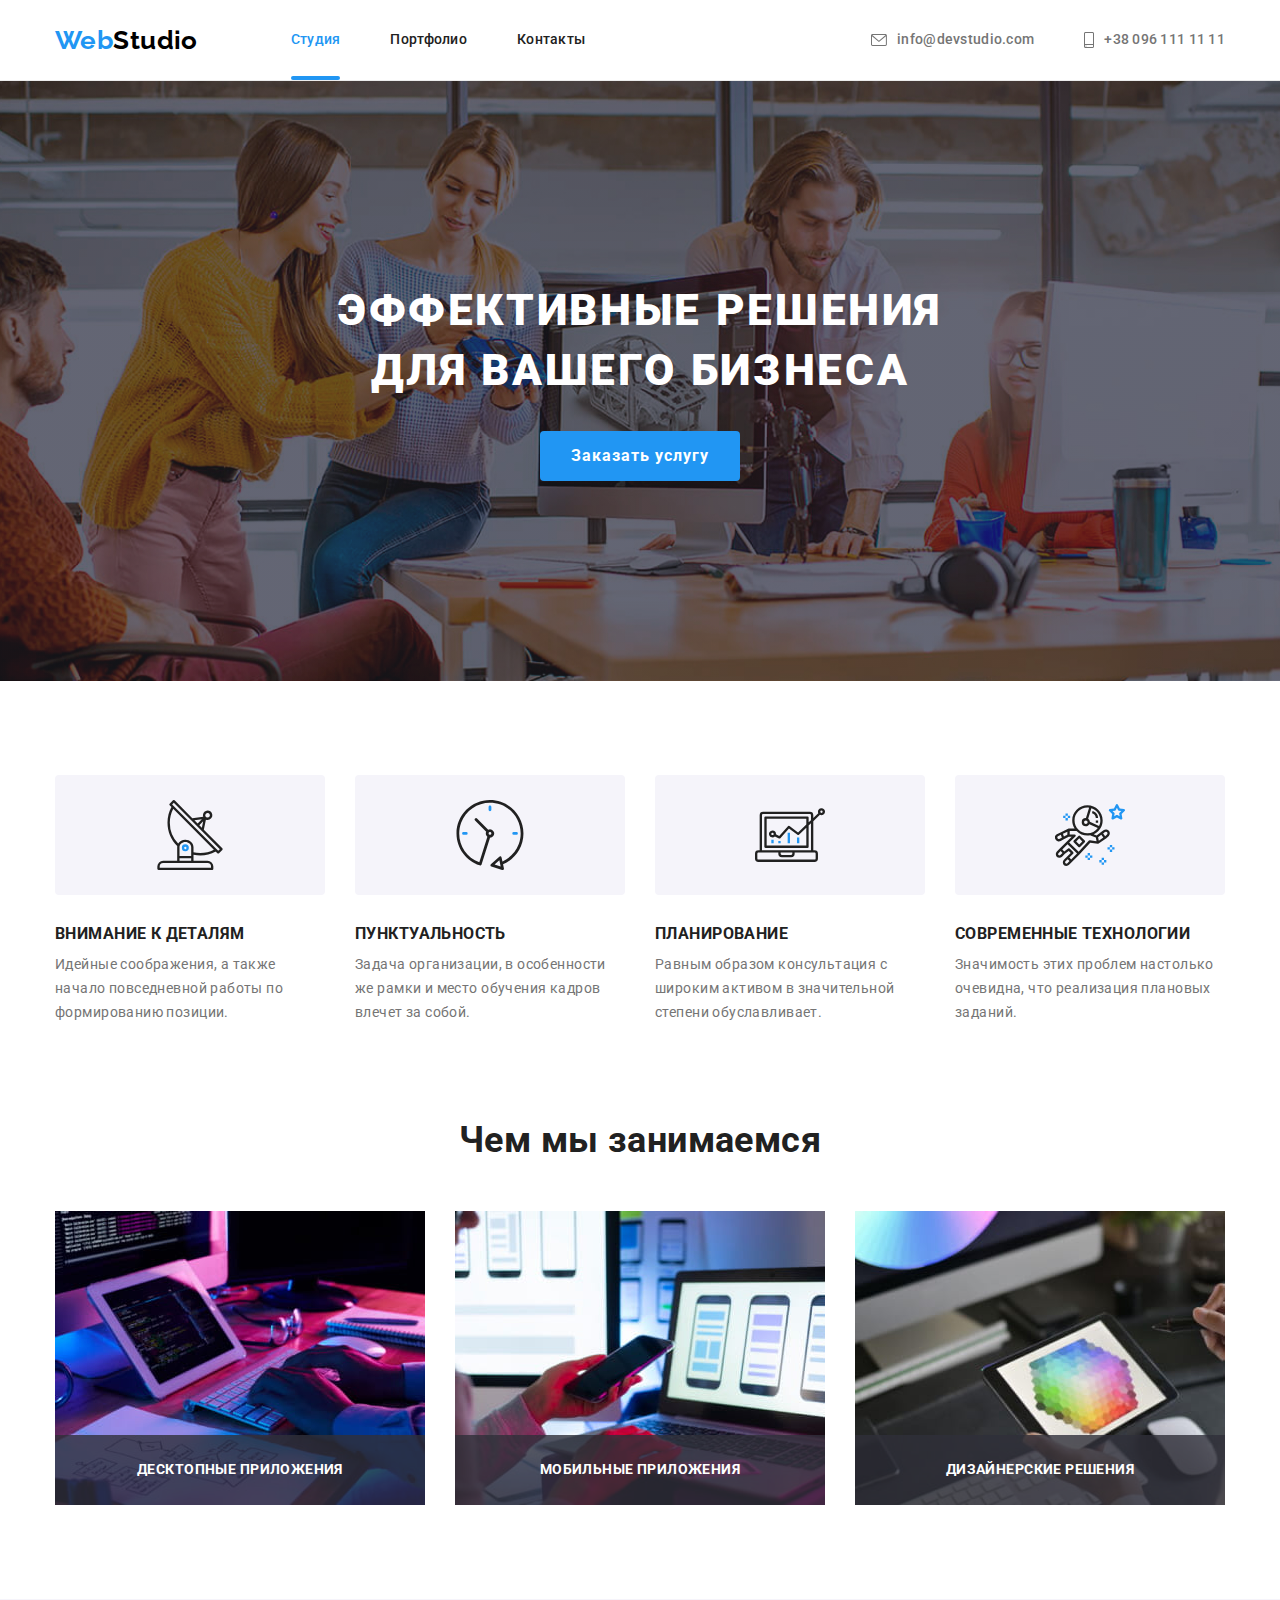
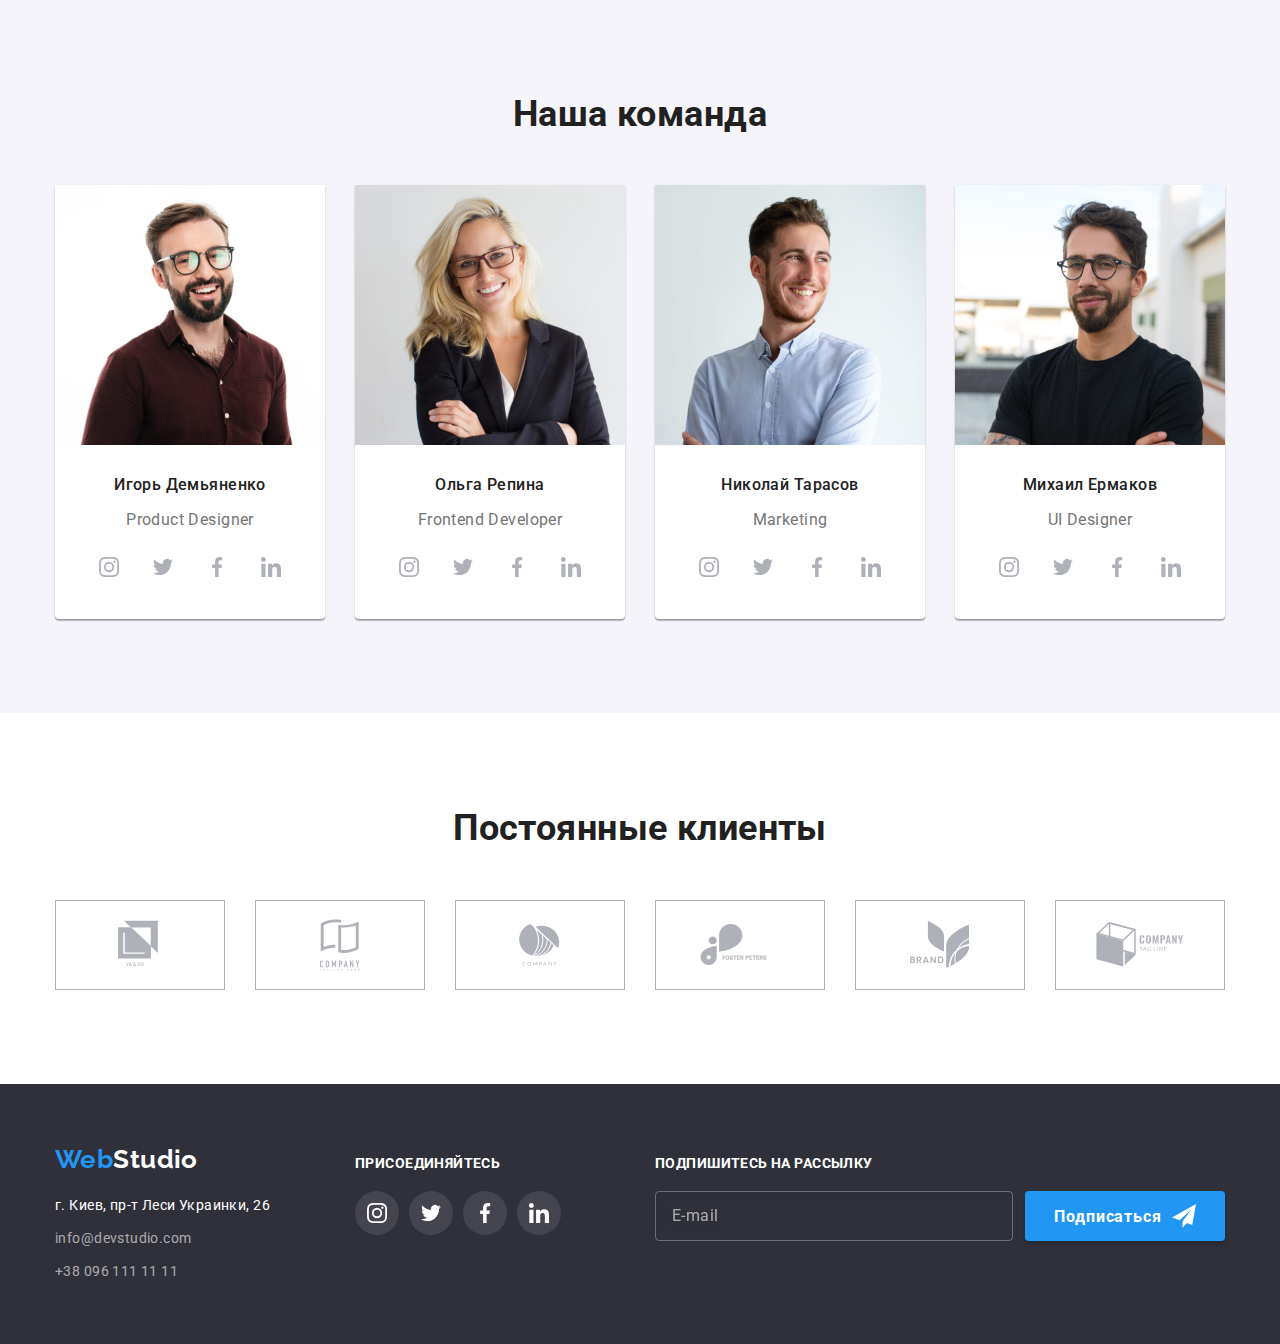
==== index.html @ 090be197 "before BME" ====
<!DOCTYPE html>
<html lang="ru">
<head>
    <meta charset="UTF-8">
    <meta http-equiv="X-UA-Compatible" content="IE=edge">
    <meta name="viewport" content="width=device-width, initial-scale=1.0">
    <title>Студия</title>
    <link rel="stylesheet" href="https://cdnjs.cloudflare.com/ajax/libs/modern-normalize/1.0.0/modern-normalize.min.css">
    <link rel="preconnect" href="https://fonts.gstatic.com">
    <link href="https://fonts.googleapis.com/css2?family=Raleway:wght@700&family=Roboto:wght@400;500;700;900&display=swap"
        rel="stylesheet">
    <link rel="stylesheet" href="./css/styles.css">   
</head>
<body>
    <!--Навигация--> 
    <header>
      <div class="container">
        <nav>
            <a class="logo" href="./index.html">Web<span class="accent-logo">Studio</span></a>
                
                <ul class="site-nav list">
                    <li><a class="link current menu-nav" href="./index.html">Студия</a></li>
                    <li><a class="link menu-nav" href="./portfolio.html">Портфолио</a></li>
                    <li><a class="link menu-nav" href="">Контакты</a></li>
                </ul>
         </nav>
                <ul class="list contacts">
                    <li><a class="link e-maile-phone" href="mailto:info@devstudio.com">
                      <svg class="icon-contacts" width="16" height="12" >
                       <use href="./images/sprite.svg#icon-envelope"></use>
                     </svg> info@devstudio.com</a></li>
                    <li><a class="link e-maile-phone" href="tel:+380961111111">
                      <svg class="icon-contacts" width="10" height="16">
                        <use href="./images/sprite.svg#icon-smartphone"></use>
                      </svg> +38 096 111 11 11</a></li>
                </ul>
      </div>
    </header>
   
    <main>

      <!--Шапка--> 
      <section class="hero">
        <div class="container">
          <h1 class="page-title">Эффективные решения <br/> для вашего бизнеса</h1>
          <button class="button" type="button" data-modal-open>Заказать услугу</button>
        </div>
      </section>

        <!-- Модальное окно - Modal window -->
        <div class="backdrop is-hidden" data-modal>
          <div class="modal">
            <button class="button-close" type="button" data-modal-close>
              <svg class="icon" width="11" height="11">
                <use href="./images/icons.svg#icon-close"></use>
              </svg>
            </button>
            <p class="modal-title">Оставьте свои данные, мы вам перезвоним</p>
            <form class="modal-form" autocomplete="off">
              <div class="form-field">
                <label class="form-label" for="username">Имя</label>
                <input class="form-input" type="text" name="username" id="username"/>
                <svg class="modal-icon" width="18" height="18">
                  <use href="./images/icons.svg#icon-person"></use>
                </svg>
              </div>
              <div class="form-field">
                <label class="form-label" for="user_phone">Телефон</label>
                <input class="form-input" type="tel" name="phone_number" id="user_phone"/>
                <svg class="modal-icon" width="18" height="18">
                  <use href="./images/icons.svg#icon-phone"></use>
                </svg>
              </div>
              <div class="form-field">
                <label class="form-label" for="e_mail">Почта</label>
                <input class="form-input" type="email" name="e_mail" id="e_mail"/>
                <svg class="modal-icon" width="18" height="18">
                  <use href="./images/icons.svg#icon-email"></use>
                </svg>
              </div>
              <div class="form-field">
                <label class="form-label" for="comment">Комментарий</label>
                <textarea class="form-input" name="comment" id="comment" cols="3" rows="10" placeholder="Введите текст"></textarea>
              </div>
              <div class="agreement">
                <input class="modal-checkbox" type="checkbox" name="agree_checkbox" id="agree" required/>
                <label class="agree-label" for="agree">
                  <svg class="agree-icon" width="16" height="15">
                    <use href="./images/icons.svg#icon-check"></use>
                  </svg>
                  <span class="drop-shadow">Соглашаюсь с рассылкой и принимаю <a href="" target="_blank">Условия договора</a></span>
                </label>
              </div>
              <button type="submit" class="button">Отправить</button>
            </form>
          </div>
        </div>
     
      <!--Особенности-->
      <section class="section feature">
        <div class="container">
          <h2 class="visually-hidden">Особенности</h2>
          <ul class="list">
              <li>
                <div class="feature-icon">
                  <svg class="icon" width="70" height="70">
                   <use href="./images/sprite.svg#icon-antenna"></use>
                  </svg> 
                </div>
                  <h3 class="feature-title">Внимание к деталям</h3>
                  <p class="feature-text">Идейные соображения, а также начало повседневной работы по формированию позиции.</p>
              </li>
              <li>
                <div class="feature-icon">
                  <svg class="icon" width="70" height="70">
                    <use href="./images/sprite.svg#icon-clock"></use>
                  </svg>
                </div>
                  <h3 class="feature-title">Пунктуальность</h3>
                  <p class="feature-text">Задача организации, в особенности же рамки и место обучения кадров влечет за собой.</p>
              </li>
              <li>
                <div class="feature-icon">
                  <svg class="icon" width="70" height="70">
                    <use href="./images/sprite.svg#icon-diagram"></use>
                  </svg>
                </div>
                  <h3 class="feature-title">Планирование</h3>
                  <p class="feature-text">Равным образом консультация с широким активом в значительной степени обуславливает.</p>
              </li>
              <li>
                <div class="feature-icon">
                  <svg class="icon" width="70" height="70">
                    <use href="./images/sprite.svg#icon-astronaut"></use>
                  </svg>
                </div>
                  <h3 class="feature-title">Современные технологии</h3>
                  <p class="feature-text">Значимость этих проблем настолько очевидна, что реализация плановых заданий.</p>
              </li>
          </ul>
        </div>
      </section>
  
      <!--Чем мы занимаемся-->
      <section class="section activities">
        <div class="container">
          <h2 class="section-title">Чем мы занимаемся</h2>
          <ul class="list">
              <li class="activities-thumb">
                <img src="./images/box1.jpg" alt="управление с компьютера" width="370" height="294">
                <p>Десктопные приложения</p>
              </li>
              <li class="activities-thumb">
                <img src="./images/box2.jpg" alt="управление со смартфона" width="370" height="294">
                <p>Мобильные приложения</p>
              </li>
              <li class="activities-thumb">
                <img src="./images/box3.jpg" alt="управление с планшета" width="370" height="294">
                <p>Дизайнерские решения</p>
              </li>
          </ul> 
        </div>
      </section>
  
      <!--Наша команда-->
      <section class="section team">
        <div class="container">
          <h2 class="section-title">Наша команда</h2>
          <ul class="list our-team">
              <li class="team-card">
                  <img src="./images/img1.jpg" alt="фото сотрудника" width="270" height="260">
                  <div class="team-card-text">
                    <h3 class="team-name">Игорь Демьяненко</h3>
                    <p class="team-post" lang="en">Product Designer</p>
                    <ul class="list social-links">
                      <li><a href="" target="_blank" rel="noopener noreferrer">
                          <svg class="icon" width="20" height="20">
                            <use href="./images/sprite.svg#icon-instagram"></use>
                          </svg>
                         </a>
                      </li>
                      <li><a href="" target="_blank" rel="noopener noreferrer">
                            <svg class="icon" width="20" height="20">
                              <use href="./images/sprite.svg#icon-twitter"></use>
                            </svg>
                          </a>
                      </li>
                      <li><a href="" target="_blank" rel="noopener noreferrer">
                            <svg class="icon" width="20" height="20">
                              <use href="./images/sprite.svg#icon-facebook"></use>
                            </svg>
                          </a>
                      </li>
                      <li><a href="" target="_blank" rel="noopener noreferrer">
                            <svg class="icon" width="20" height="20">
                              <use href="./images/sprite.svg#icon-linkedin"></use>
                            </svg>
                          </a>
                      </li>
                    </ul>
                  </div>
              </li>
              <li class="team-card">
                  <img src="./images/img2.jpg" alt="фото сотрудника" width="270" height="260">
                  <div class="team-card-text">
                    <h3 class="team-name">Ольга Репина</h3>
                    <p class="team-post" lang="en">Frontend Developer</p>
                    <ul class="list social-links">
                      <li><a href="" target="_blank" rel="noopener noreferrer">
                          <svg class="icon" width="20" height="20">
                            <use href="./images/sprite.svg#icon-instagram"></use>
                          </svg>
                        </a>
                      </li>
                      <li ><a href="" target="_blank" rel="noopener noreferrer">
                          <svg class="icon" width="20" height="20">
                            <use href="./images/sprite.svg#icon-twitter"></use>
                          </svg>
                        </a>
                      </li>
                      <li><a href="" target="_blank" rel="noopener noreferrer">
                          <svg class="icon" width="20" height="20">
                            <use href="./images/sprite.svg#icon-facebook"></use>
                          </svg>
                        </a>
                      </li>
                      <li><a href="" target="_blank" rel="noopener noreferrer">
                          <svg class="icon" width="20" height="20">
                            <use href="./images/sprite.svg#icon-linkedin"></use>
                          </svg>
                        </a>
                      </li>
                    </ul>
                  </div>
              </li>
              <li class="team-card">
                  <img src="./images/img3.jpg" alt="фото сотрудника" width="270" height="260">
                  <div class="team-card-text">
                    <h3 class="team-name">Николай Тарасов</h3>
                    <p class="team-post" lang="en">Marketing</p>
                    <ul class="list social-links">
                      <li><a href="" target="_blank" rel="noopener noreferrer">
                          <svg class="icon" width="20" height="20">
                            <use href="./images/sprite.svg#icon-instagram"></use>
                          </svg>
                        </a>
                      </li>
                      <li><a href="" target="_blank" rel="noopener noreferrer">
                          <svg class="icon" width="20" height="20">
                            <use href="./images/sprite.svg#icon-twitter"></use>
                          </svg>
                        </a>
                      </li>
                      <li><a href="" target="_blank" rel="noopener noreferrer">
                          <svg class="icon" width="20" height="20">
                            <use href="./images/sprite.svg#icon-facebook"></use>
                          </svg>
                        </a>
                      </li>
                      <li><a href="" target="_blank" rel="noopener noreferrer">
                          <svg class="icon" width="20" height="20">
                            <use href="./images/sprite.svg#icon-linkedin"></use>
                          </svg>
                        </a>
                      </li>
                    </ul>
                  </div>
              </li>
              <li class="team-card">
                  <img src="./images/img4.jpg" alt="фото сотрудника" width="270" height="260">
                  <div class="team-card-text">
                    <h3 class="team-name">Михаил Ермаков</h3>
                    <p class="team-post" lang="en">UI Designer</p>
                    <ul class=" list social-links">
                      <li><a href="" target="_blank" rel="noopener noreferrer">
                          <svg class="icon" width="20" height="20">
                            <use href="./images/sprite.svg#icon-instagram"></use>
                          </svg>
                        </a>
                      </li>
                      <li><a href="" target="_blank" rel="noopener noreferrer">
                          <svg class="icon" width="20" height="20">
                            <use href="./images/sprite.svg#icon-twitter"></use>
                          </svg>
                        </a>
                      </li>
                      <li><a href="" target="_blank" rel="noopener noreferrer">
                          <svg class="icon" width="20" height="20">
                            <use href="./images/sprite.svg#icon-facebook"></use>
                          </svg>
                        </a>
                      </li>
                      <li><a href="" target="_blank" rel="noopener noreferrer">
                          <svg class="icon" width="20" height="20">
                            <use href="./images/sprite.svg#icon-linkedin"></use>
                          </svg>
                        </a>
                      </li>
                    </ul>
                  </div>
              </li>
          </ul>
        </div>
      </section>

      <!--Постоянные клиенты - Regular customers-->

      <section class="section customers">
        <div class="container">
          <h2 class="section-title">Постоянные клиенты</h2>
          <ul class="list">
            <li>
              <a href="" target="_blank" rel="noopener noreferrer">
                <svg class="icon" width="44" height="50">
                  <use href="./images/sprite.svg#icon-logo-1"></use>
                </svg>
              </a>
            </li>
            <li>
              <a href="" target="_blank" rel="noopener noreferrer">
                <svg class="icon" width="40" height="52">
                  <use href="./images/sprite.svg#icon-logo-2"></use>
                </svg>
              </a>
            </li>
            <li>
              <a href="" target="_blank" rel="noopener noreferrer">
                <svg class="icon" width="41" height="42">
                  <use href="./images/sprite.svg#icon-logo-3"></use>
                </svg>
              </a>
            </li>
            <li>
              <a href="" target="_blank" rel="noopener noreferrer">
                <svg class="icon" width="80" height="42">
                  <use href="./images/sprite.svg#icon-logo-4"></use>
                </svg>
              </a>
            </li>
            <li>
              <a href="" target="_blank" rel="noopener noreferrer">
                <svg class="icon" width="59" height="47">
                  <use href="./images/sprite.svg#icon-logo-5"></use>
                </svg>
              </a>
            </li>
            <li>
              <a href="" target="_blank" rel="noopener noreferrer">
                <svg class="icon" width="88" height="45">
                  <use href="./images/sprite.svg#icon-logo-6"></use>
                </svg>
              </a>
            </li>
          </ul>
        </div>
      </section>
    </main>

    <!--Подвал-->
    <footer class="dark-bg">
      <div class="container">
        <div class="address">
          <a class="logo" href="./index.html">Web<span class="accent-logo-footer">Studio</span> </a>
          <address class="address-footer">
            <p>г. Киев, пр-т Леси Украинки, 26</p>
            <ul class="list">
              <li class="e-mail-footer"><a class="link e-mail-phone-footer" href="mailto:info@devstudio.com">info@devstudio.com</a></li>
              <li><a class="link e-mail-phone-footer" href="tel:+380961111111">+38 096 111 11 11</a></li>
            </ul>
          </address>
        </div>
        <div class="social-links-footer">
          <h2 class="join">Присоединяйтесь</h2>
          <ul class="list social-links">
            <li><a href="" target="_blank" rel="noopener noreferrer">
              <svg class="icon" width="20" height="20">
                <use href="./images/sprite.svg#icon-instagram"></use>
              </svg></a>
            </li>
            <li><a href="" target="_blank" rel="noopener noreferrer">
              <svg class="icon" width="20" height="20">
                <use href="./images/sprite.svg#icon-twitter"></use>
              </svg></a>
            </li>
            <li><a href="" target="_blank" rel="noopener noreferrer">
              <svg class="icon" width="20" height="20">
                <use href="./images/sprite.svg#icon-facebook"></use>
              </svg></a>
            </li>
            <li><a href="" target="_blank" rel="noopener noreferrer">
              <svg class="icon" width="20" height="20">
                <use href="./images/sprite.svg#icon-linkedin"></use>
              </svg></a>
            </li>
          </ul>
        </div>
        <div class="subscription">
          <h2 class="join">Подпишитесь на рассылку</h2>
          <form class="signup-form" autocomplete="off">
            <label for="email-form"></label>
            <input type="email" name="email-form" id="email-form" class="email" placeholder="E-mail" required/>
            <button type="submit" class="button">
              Подписаться
              <svg class="icon" width="24" height="24">
                <use href="./images/icons.svg#icon-subscribe"></use>
              </svg>
            </button>
          </form>
        </div>
      </div>
    </footer>
    
    <script src="./js/modal.js"></script>
</body>
</html>
---- css/styles.css ----
:root {
  --primary-text-color: #757575;
  --title-text-color: #212121;
  --accent-color: #2196f3;
  --dark-bg-text-color: #ffffff;
  --accent-button-color: #188ce8;
  --dark-bg-color: #2f303a;
  --hero-bg: #e5e5e5;
  --team-bg-color: #f5f4fa;
  --border-header: #ececec;
  --border-examples: #eeeeee;
  --icon-bg: #44454e;
  --icon-color: #afb1b8;
  --box-shadow: 0px 1px 3px rgba(0, 0, 0, 0.12), 0px 1px 1px rgba(0, 0, 0, 0.14), 0px 2px 1px rgba(0, 0, 0, 0.2);
  --box-shadow-btn: 0px 3px 1px rgba(0, 0, 0, 0.1), 0px 1px 2px rgba(0, 0, 0, 0.08), 0px 2px 2px rgba(0, 0, 0, 0.12);
  --box-shadow-examples: 0px 1px 1px rgba(0, 0, 0, 0.12), 0px 4px 4px rgba(0, 0, 0, 0.06),
    1px 4px 6px rgba(0, 0, 0, 0.16);

  --animation: 250ms cubic-bezier(0.4, 0, 0.2, 1);
}

html {
  box-sizing: border-box;
}

*,
*::after,
*::before {
  box-sizing: inherit;
}

body {
  font-family: 'Roboto', sans-serif;
  font-weight: 400;
  font-size: 14px;
  line-height: 1.71;
  letter-spacing: 0.03em;
  color: var(--primary-text-color);
}

h1,
h2,
h3,
h4,
h5,
h6,
p {
  margin-top: 0;
}

img {
  display: block;
  max-width: 100%;
  height: auto;
}

address {
  font-style: normal;
}

.visually-hidden {
  position: absolute !important;
  clip: rect(1px 1px 1px 1px);
  clip: rect(1px, 1px, 1px, 1px);
  padding: 0 !important;
  border: 0 !important;
  height: 1px !important;
  width: 1px !important;
  overflow: hidden;
}

.list {
  list-style: none;
  padding-left: 0;
  margin: 0;
}
.link {
  text-decoration: none;
  color: inherit;
}
.link:hover,
.link:focus {
  color: var(--accent-color);
}

.container {
  width: 1200px;
  margin-left: auto;
  margin-right: auto;
  padding-left: 15px;
  padding-right: 15px;
}

/* Верхняя линия - header */

.logo {
  font-family: 'Raleway', sans-serif;
  font-weight: 700;
  font-size: 26px;
  line-height: 1.19;
  color: var(--accent-color);
  text-decoration: none;
  margin-right: 93px;
}

.accent-logo {
  color: #000000;
}

/* Навигация сайта */

nav {
  display: flex;
  align-items: center;
}

.site-nav {
  display: flex;
}

.current {
  position: relative;
}
.current::after {
  content: '';
  position: absolute;
  width: 100%;
  height: 4px;
  left: 0;
  bottom: 0;
  background-color: var(--accent-color);
  border-radius: 2px;
}

.contacts {
  display: flex;
}

.site-nav > li:not(:first-child),
.contacts > li:not(:first-child) {
  margin-left: 50px;
}

.site-nav .link {
  color: var(--title-text-color);
  transition: color var(--animation);
}

.site-nav .link:hover,
.site-nav .link:focus {
  color: var(--accent-color);
}

.site-nav .link.current {
  color: var(--accent-color);
}

.menu-nav {
  font-weight: 500;
  font-size: 14px;
  line-height: 1.14;
  letter-spacing: 0.02em;
  color: var(--title-text-color);
  padding-top: 32px;
  padding-bottom: 32px;
  display: flex;
  align-items: center;
}

.e-maile-phone {
  font-weight: 500;
  font-size: 14px;
  line-height: 1.14;
  letter-spacing: 0.02em;
  color: var(--primary-text-color);
  transition: color var(--animation);
  padding-top: 32px;
  padding-bottom: 32px;
  display: flex;
  align-items: center;
}

.contacts .link:hover .e-maile-phone,
.contacts .link:focus .e-maile-phone {
  color: var(--accent-color);
}

.icon-contacts {
  margin-right: 10px;
  fill: var(--primary-text-color);
  transition: fill var(--animation);
}

.contacts .link:hover .icon-contacts,
.contacts .link:focus .icon-contacts {
  fill: var(--accent-color);
  /*stroke: var(--accent-color);*/
}

header {
  border-bottom: 1px solid var(--border-header);
}

header > .container {
  display: flex;
  justify-content: space-between;
  align-items: center;
}

/* Кнопка "Заказать услугу" */

.button {
  cursor: pointer;
  font-family: inherit;
  font-weight: 700;
  font-size: 16px;
  line-height: 1.87;
  letter-spacing: 0.06em;
  color: var(--dark-bg-text-color);
  background-color: var(--accent-color);

  min-width: 200px;
  height: 50px;
  border: transparent;
  border-radius: 4px;

  transition: background-color var(--animation);
}

.button:hover,
.button:focus {
  background-color: var(--accent-button-color);
}

.button-close {
  cursor: pointer;
  position: absolute;
  display: flex;
  top: 8px;
  right: 8px;
  width: 30px;
  height: 30px;
  border-radius: 50%;
  border: 1px solid rgba(0, 0, 0, 0.1);

  justify-content: center;
  align-items: center;
  background-color: var(--dark-bg-text-color);
}

.button-close .icon {
  fill: #000000;
  transition: fill var(--animation);
}

.button-close:hover .icon,
.button-close:focus .icon {
  fill: var(--accent-color);
}

/* Модальное окно - Modal window */

.backdrop {
  position: fixed;
  top: 0;
  left: 0;
  width: 100vw;
  height: 100vh;
  background-color: rgba(0, 0, 0, 0.2);
  opacity: 1;
  visibility: visible;
  transition: opacity var(--animation), visibility var(--animation);
}

.backdrop.is-hidden {
  opacity: 0;
  visibility: hidden;
  pointer-events: none;
}

.backdrop.is-hidden .modal {
  transform: translate(-50%, -50%) scale(0.7);
}

.modal {
  min-width: 528px;
  min-height: 581px;
  background-color: var(--dark-bg-text-color);

  position: absolute;
  top: 50%;
  left: 50%;
  transform: translate(-50%, -50%) scale(1);
  transition: transform var(--animation);

  padding: 40px;
  z-index: 50;

  box-shadow: var(--box-shadow);
  border-radius: 4px;
}

/* Modal form */

.modal-title {
  display: flex;
  justify-content: center;
  align-items: center;

  font-weight: 700;
  font-size: 20px;
  line-height: 1.15;
  text-align: center;
  letter-spacing: 0.03em;
  color: var(--title-text-color);
  /*padding: 0;
  margin: 0;*/
  margin-bottom: 12px;
}

.modal-icon {
  position: absolute;
  bottom: 11px;
  left: 12px;

  fill: var(--title-text-color);
  transition: fill var(--animation);
}

.form-field {
  position: relative;
  margin-bottom: 10px;
}

.form-label {
  cursor: pointer;
  display: block;
  font-size: 12px;
  line-height: 1.17;
  letter-spacing: 0.01em;
  margin-bottom: 4px;
}

.form-input {
  cursor: pointer;
  display: block;
  height: 40px;
  width: 100%;

  padding: 0 42px;

  border: 1px solid rgba(33, 33, 33, 0.2);
  border-radius: 4px;
  resize: none;
  transition: border var(--animation);
}

textarea.form-input {
  height: 120px;
  resize: none;
  padding: 12px 16px;
  margin-bottom: 20px;
}

.modal-form .form-input:hover,
.modal-form .form-input:focus {
  border-color: var(--accent-color);
}

.modal-form .form-input:hover + .modal-icon,
.modal-form .form-input:focus + .modal-icon {
  fill: var(--accent-color);
}

.form-input::placeholder {
  font-weight: 400;
  font-size: 14px;
  line-height: 1.14;
  letter-spacing: 0.01em;
  color: rgba(117, 117, 117, 0.5);
}

.form-input:not(:placeholder-shown) {
  font-size: 14px;
  line-height: 1.14;
  letter-spacing: 0.01em;
}

.form-field:focus-within .form-input {
  border: 1px solid var(--accent-color);
  outline: none;
  /*color: var(--accent-color);*/
}

.form-field:focus-within .modal-icon {
  fill: var(--accent-color);
}

.agreement {
  position: relative;
  margin-bottom: 30px;
}

.agreement input {
  position: absolute;
  top: 0;
  left: 0;
  appearance: none;
  cursor: pointer;
}

.agree-label {
  display: flex;
  align-items: center;
  justify-content: center;
}

.agree-icon {
  border: 2px solid var(--title-text-color);
  border-radius: 2px;
  fill: var(--dark-bg-text-color);
  transition: fill var(--animation), border var(--animation);
  margin-right: 7px;
  cursor: pointer;
  box-shadow: 0px 4px 4px rgba(0, 0, 0, 0.25);
}

.drop-shadow {
  filter: drop-shadow(0px 4px 4px rgba(0, 0, 0, 0.25));
}

.modal-checkbox:focus + .agree-label .agree-icon {
  border: 2px solid var(--accent-color);
}

.modal-checkbox:checked + .agree-label .agree-icon {
  background-color: var(--accent-color);
  border: 2px solid var(--accent-color);
}

.agreement a {
  color: var(--accent-color);
}

form .button {
  display: block;
  margin-left: auto;
  margin-right: auto;
  box-shadow: 0px 4px 4px rgba(0, 0, 0, 0.15);
}

form .button:active {
  background: var(--accent-button-color);
  box-shadow: 0px 4px 4px rgba(0, 0, 0, 0.15);
  /*outline: none;*/
}

/* Шапка главной страницы - hero block on main page */

.hero {
  background-color: var(--dark-bg-color);
  background-image: linear-gradient(to right, rgba(47, 48, 58, 0.4), rgba(47, 48, 58, 0.4)), url(../images/hero/img.jpg);
  background-repeat: no-repeat;
  background-position: center;
  background-size: cover;
  max-width: 1600px;
  margin-left: auto;
  margin-right: auto;

  color: var(--dark-bg-text-color);
  text-align: center;
  padding-bottom: 200px;
  padding-top: 200px;
}

.page-title {
  font-weight: 900;
  font-size: 44px;
  line-height: 1.36;
  text-align: center;
  letter-spacing: 0.06em;
  text-transform: uppercase;
  color: var(--dark-bg-text-color);

  width: 55%;
  margin-right: auto;
  margin-left: auto;
  margin-bottom: 30px;
}

.section-title {
  font-weight: 700;
  font-size: 36px;
  line-height: 1.17;
  text-align: center;
  color: var(--title-text-color);
}

/* Отступ - standoff */

.section {
  padding-top: 94px;
  padding-bottom: 94px;
}

/* Особенности - features */

.feature-icon {
  background-color: var(--team-bg-color);
  border-radius: 4px;
  margin-bottom: 30px;
  width: 270px;
  height: 120px;
  display: flex;
  justify-content: center;
  align-items: center;
}

.feature li {
  margin-left: 30px;
  flex-basis: calc((100% - 90px) / 3);
}
.feature .list {
  display: flex;
  margin-left: -30px;
}

.feature-title {
  font-weight: 700;
  line-height: 1.14;
  text-transform: uppercase;
  color: var(--title-text-color);
  margin-bottom: 10px;
}

.feature-text {
  margin-bottom: 0;
}

/* Чем мы занимаемся - activities */

.activities {
  padding-top: 0;
}

.activities li {
  margin-left: 30px;
  flex-basis: calc((100% - 90px) / 3);
}

.activities .list {
  display: flex;
  margin-left: -30px;
}

.activities .section-title {
  margin-bottom: 50px;
}

.activities-thumb {
  position: relative;
}

.activities-thumb p {
  position: absolute;

  bottom: 0;
  width: 100%;
  height: 70px;
  padding: 27px 0;
  margin-bottom: 0;

  font-weight: 700;
  line-height: 1.14;
  text-align: center;
  text-transform: uppercase;
  color: var(--dark-bg-text-color);
  background-color: rgba(47, 48, 58, 0.8);
}

/* Наша команда */

.team {
  background-color: var(--team-bg-color);
}

.team .section-title {
  margin-bottom: 50px;
}

.list.our-team {
  display: flex;
  margin-left: -30px;
  text-align: center;
}

.team-card {
  margin-left: 30px;
  flex-basis: calc((100% - 90px) / 3);
  box-shadow: var(--box-shadow);
  border-radius: 0px 0px 4px 4px;
  background-color: var(--dark-bg-text-color);
}
.team-name {
  font-weight: 500;
  font-size: 16px;
  line-height: 1.19;
  text-align: center;
  color: var(--title-text-color);
}

.team-post {
  font-size: 16px;
  line-height: 1.19;
  text-align: center;
  margin-bottom: 0;
}

.team-card-text {
  padding-top: 30px;
  padding-bottom: 30px;
  padding-right: 10px;
  padding-left: 10px;
}

.team p {
  margin-bottom: 16px;
}

.social-links {
  display: inline-flex;
}

.social-links a {
  display: flex;
  justify-content: center;
  align-items: center;
  width: 44px;
  height: 44px;
  border-radius: 50%;
  transition: background-color var(--animation);
}
.social-links li:not(:last-child) {
  margin-right: 10px;
}
.social-links .icon {
  fill: var(--icon-color);
  transition: fill var(--animation);
}

.social-links a:hover,
.social-links a:focus {
  background-color: var(--accent-color);
}
.social-links a:hover .icon,
.social-links a:focus .icon {
  fill: var(--dark-bg-text-color);
}

/* Постоянные клиенты - Regular customers */

.customers .section-title {
  margin-bottom: 50px;
}
.customers .list {
  display: flex;
}

.customers li {
  width: calc((100% - 30px * 5) / 6);
}

.customers li:not(:last-child) {
  margin-right: 30px;
}
.customers a {
  display: flex;
  /*width: 170px;*/
  height: 90px;
  justify-content: center;
  align-items: center;
  border: 1px solid rgba(175, 177, 184, 1);
  transition: border var(--animation);
}
.customers .icon {
  fill: var(--icon-color);
  transition: fill var(--animation);
}

.customers a:hover,
.customers a:focus {
  border: 1px solid var(--accent-color);
}
.customers a:hover .icon,
.customers a:focus .icon {
  fill: var(--accent-color);
}

/* Портфолио */

.filter {
  display: flex;
  justify-content: center;
  margin-bottom: 50px;
}

.filter > li:not(:first-child) {
  margin-left: 8px;
}

.filter-button {
  font-family: inherit;
  padding: 6px 22px;
  font-weight: 500;
  font-size: 16px;
  line-height: 1.62;
  text-align: center;
  letter-spacing: 0.03em;
  color: var(--title-text-color);
  background-color: var(--team-bg-color);
  /*border: 0;*/
  border: 1px solid transparent;
  border-radius: 4px;
  transition: color var(--animation), background-color var(--animation), box-shadow var(--animation);
}

.filter-button:hover,
.filter-button:focus {
  cursor: pointer;
  background-color: var(--accent-color);
  color: var(--dark-bg-text-color);
  box-shadow: var(--box-shadow-btn);
}

.examples {
  display: flex;
  flex-wrap: wrap;
  margin-left: -30px;
  margin-bottom: -30px;
}
.examples li {
  margin-left: 30px;
  margin-bottom: 30px;
  flex-basis: calc(100% / 3 - 30px);
}

/* Синий оверлей */

.portfolio-thumb {
  position: relative;
  overflow: hidden;
}

.portfolio-overlay {
  position: absolute;
  top: 0;
  left: 0;
  /*bottom: 0;
  right: 0;*/
  margin-bottom: 0;
  display: flex;
  align-items: center;
  padding: 63px 24px;
  width: 100%;
  height: 100%;
  font-size: 18px;
  line-height: 1.56;
  color: var(--dark-bg-text-color);
  background-color: rgba(33, 150, 243, 0.9);
  transform: translateY(100%);
  transition: transform var(--animation);
}

.portfolio-card {
  padding: 20px 24px;
  border-right: 1px solid var(--border-examples);
  border-bottom: 1px solid var(--border-examples);
  border-left: 1px solid var(--border-examples);
  /*background-color: var(--dark-bg-text-color);*/
}

.portfolio-title {
  font-weight: 700;
  font-size: 18px;
  line-height: 2;
  letter-spacing: 0.06em;
  color: var(--title-text-color);
  margin-bottom: 4px;
}

.type-portfolio {
  font-size: 16px;
  line-height: 1.87;
  margin-bottom: 0;
  color: var(--primary-text-color);
}

.examples a {
  display: inline-block;
  transition: box-shadow var(--animation);
}

.examples a:hover,
.examples a:focus {
  box-shadow: var(--box-shadow-examples);
}

.examples a:hover .portfolio-overlay,
.examples a:focus .portfolio-overlay {
  transform: translateY(0);
}

/* Подвал - Footer */

.dark-bg {
  background-color: var(--dark-bg-color);
  color: var(--dark-bg-text-color);
  padding-top: 60px;
  padding-bottom: 60px;
}

.dark-bg .container {
  display: flex;
  align-items: baseline;
  justify-content: space-between;
}

/* Контейнер Address */

.dark-bg .logo {
  display: flex;
  margin-bottom: 20px;
}

.accent-logo-footer {
  color: var(--dark-bg-text-color);
}

.address-footer p {
  margin-bottom: 9px;
}

.e-mail-footer {
  margin-bottom: 9px;
}
.e-mail-phone-footer {
  color: rgba(255, 255, 255, 0.6);
  transition: color var(--animation);
}

/* Контейнер social-links-footer */

.join {
  color: var(--dark-bg-text-color);
  text-transform: uppercase;
  font-size: 14px;
  font-weight: 700;
  line-height: 1.14;
  letter-spacing: 0.03em;
  margin-bottom: 20px;
  padding-top: 12px;
}

footer .social-links {
  display: inline-flex;
}

/*.social-links-footer {
  margin-left: 70px;
}*/

.social-links-footer .icon {
  fill: var(--dark-bg-text-color);
}
.social-links-footer a {
  background-color: var(--icon-bg);
}

/*  Контейнер Subscriotion */

.subscription form {
  display: flex;
  flex-wrap: nowrap;
}

.button .icon {
  fill: var(--dark-bg-text-color);
  margin-left: 10px;
}

.subscription .button {
  display: flex;
  align-items: center;
  justify-content: center;
  margin-left: 12px;
}
.subscription input {
  flex-grow: 2;
  background-color: transparent;
  border: 1px solid rgba(255, 255, 255, 0.3);
  transition: border var(--animation);
  filter: drop-shadow(0px 4px 4px rgba(0, 0, 0, 0.15));
  border-radius: 4px;
  padding-left: 16px;
  color: var(--dark-bg-text-color);
}

.email::placeholder {
  font-size: 16px;
  line-height: 1.25;
  letter-spacing: 0.03em;
  color: rgba(255, 255, 255, 0.6);
}

.email:not(:placeholder-shown) {
  font-size: 16px;
  line-height: 1.25;
  letter-spacing: 0.03em;
}

.signup-form > input:hover,
.signup-form > input:focus {
  border: 1px solid var(--accent-color);
}

/* Позиционирование контейнеров в футере */

.address,
.social-links-footer {
  width: calc((50% - 45px) / 2);
}

.subscription {
  width: calc((100% - 30px) / 2);
}
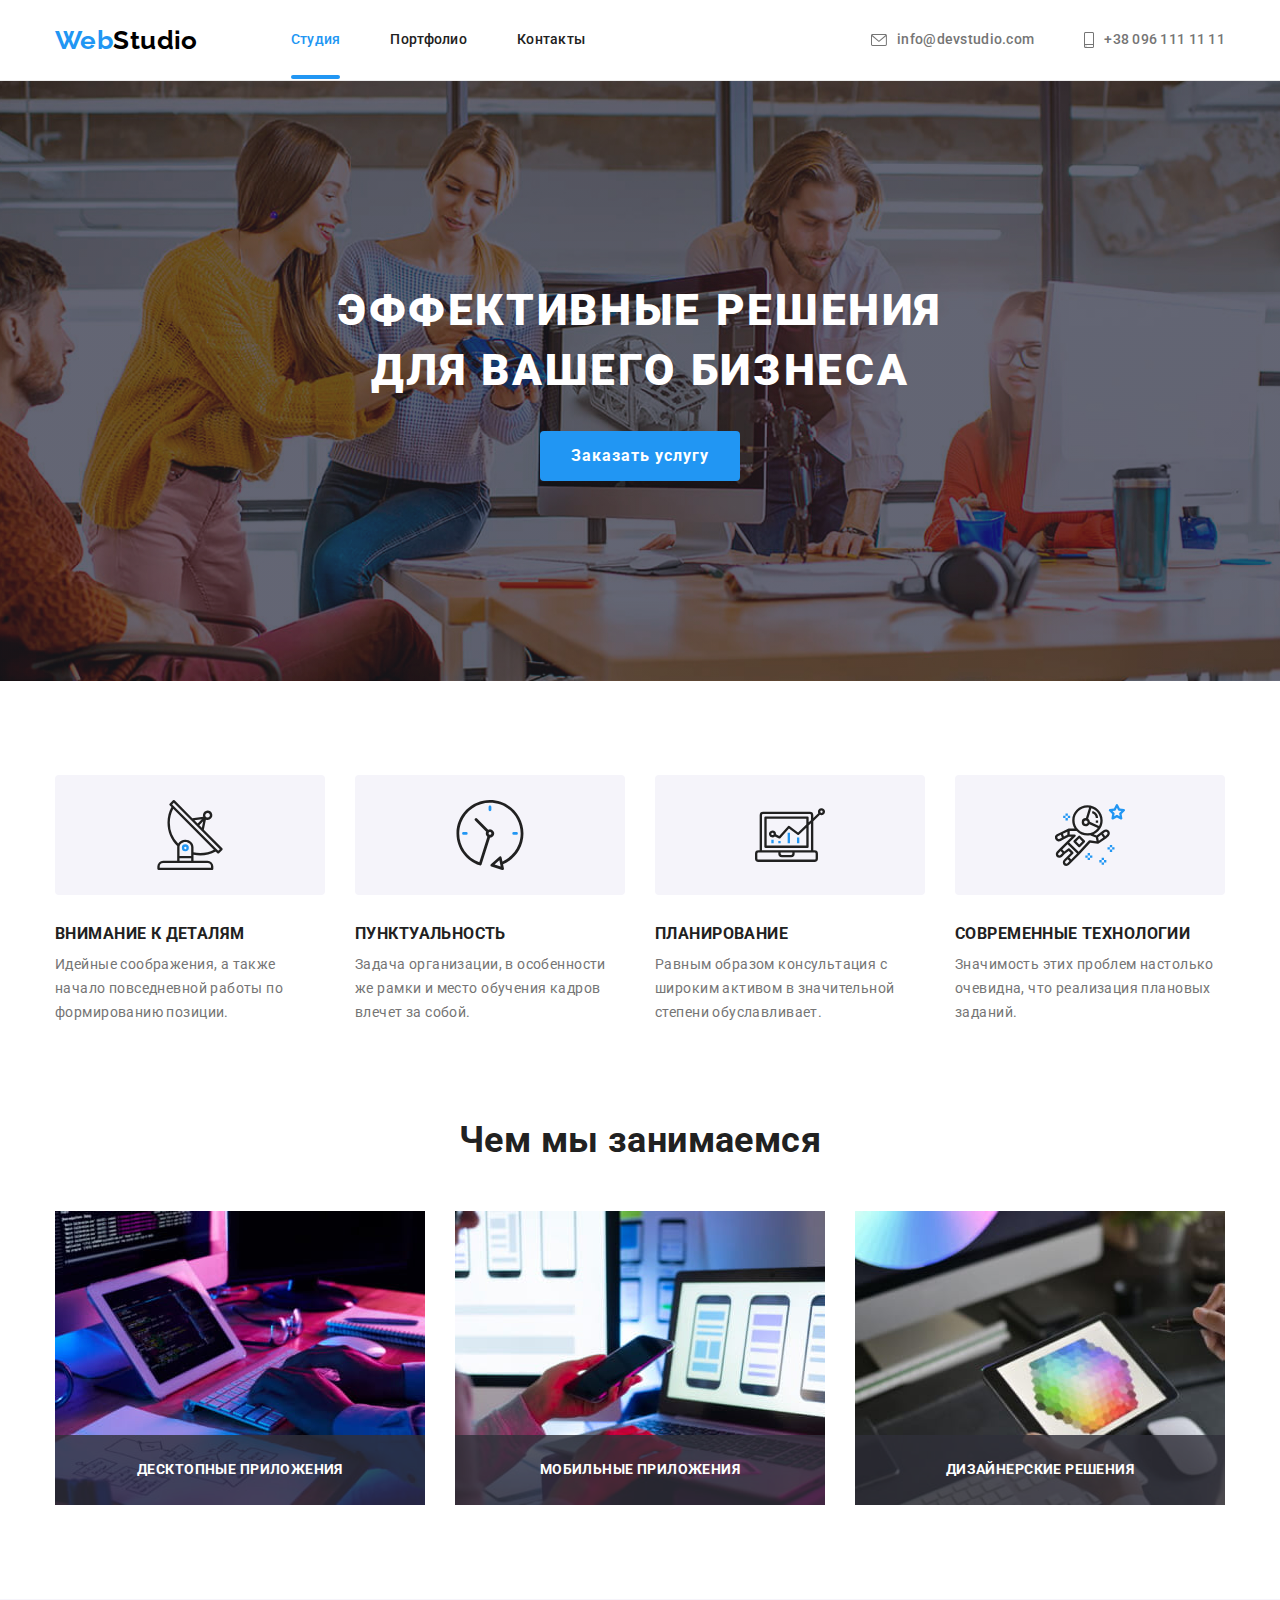
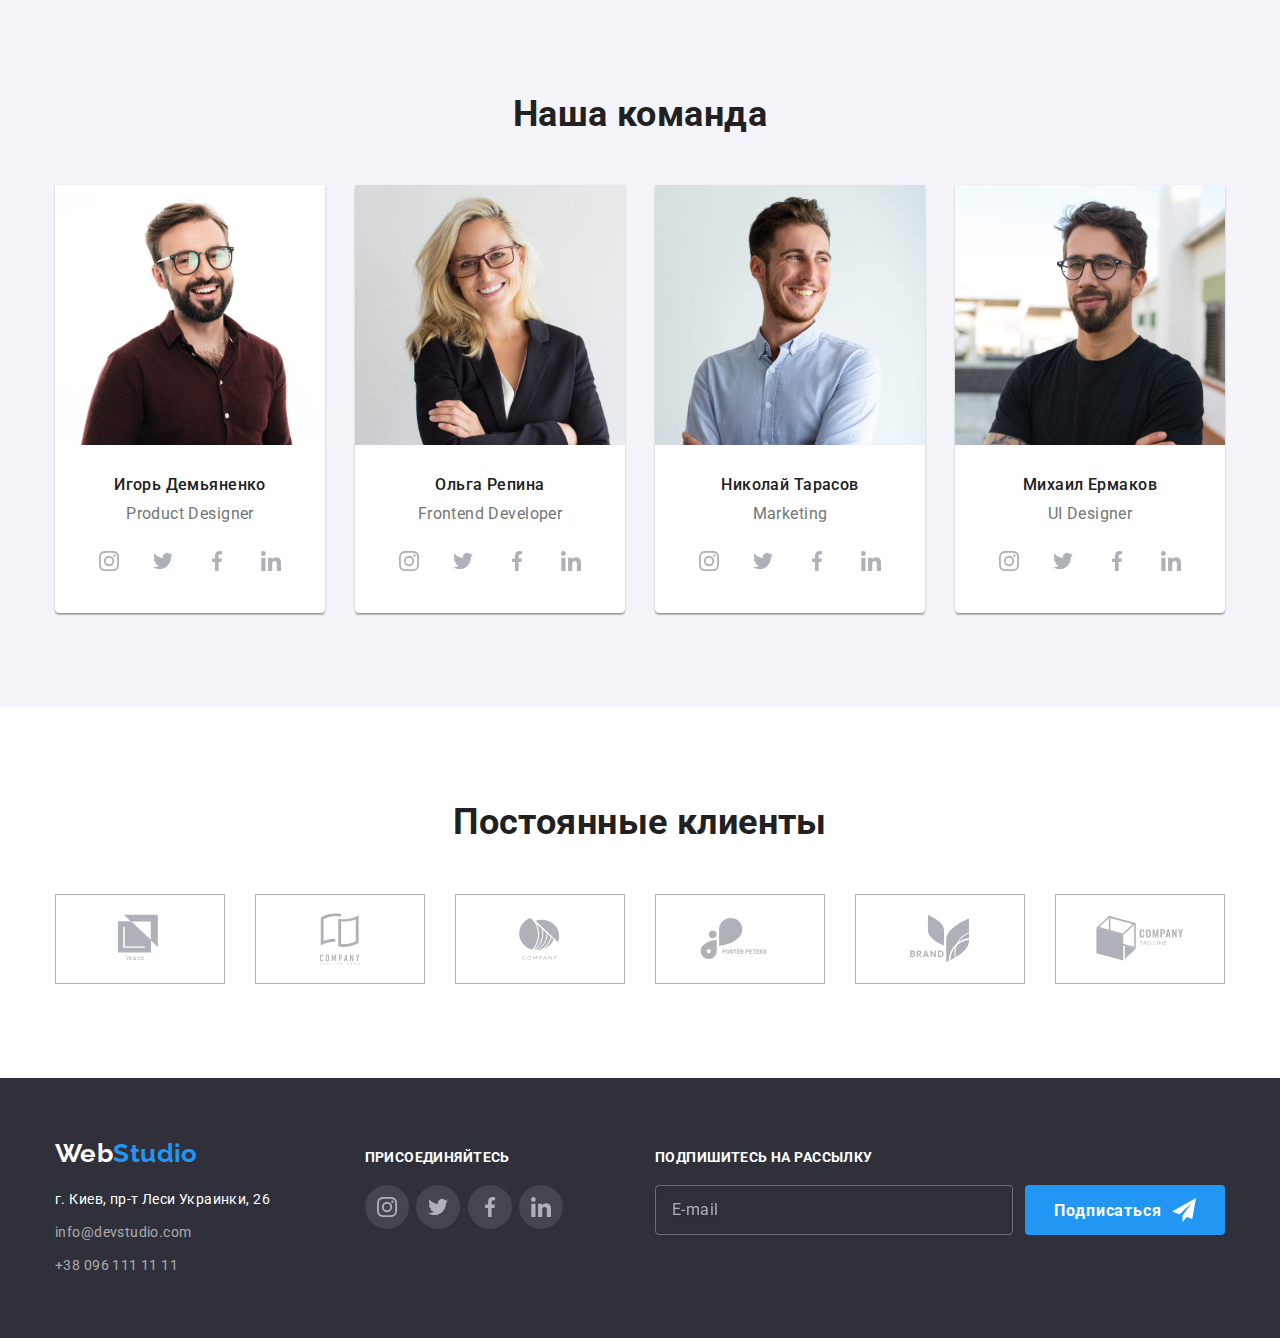
==== commit 100d6903: "BEM" ====
--- a/index.html
+++ b/index.html
@@ -4,7 +4,7 @@
     <meta charset="UTF-8">
     <meta http-equiv="X-UA-Compatible" content="IE=edge">
     <meta name="viewport" content="width=device-width, initial-scale=1.0">
-    <title>Студия</title>
+    <title>WebStudio</title>
     <link rel="stylesheet" href="https://cdnjs.cloudflare.com/ajax/libs/modern-normalize/1.0.0/modern-normalize.min.css">
     <link rel="preconnect" href="https://fonts.gstatic.com">
     <link href="https://fonts.googleapis.com/css2?family=Raleway:wght@700&family=Roboto:wght@400;500;700;900&display=swap"
@@ -13,24 +13,24 @@
 </head>
 <body>
     <!--Навигация--> 
-    <header>
-      <div class="container">
-        <nav>
-            <a class="logo" href="./index.html">Web<span class="accent-logo">Studio</span></a>
+    <header class="page-header">
+      <div class="container page-header__container flexbox">
+        <nav class="flexbox">
+            <a class="logo page-header__logo" href="./index.html"><span>Web</span>Studio</a>
                 
-                <ul class="site-nav list">
-                    <li><a class="link current menu-nav" href="./index.html">Студия</a></li>
-                    <li><a class="link menu-nav" href="./portfolio.html">Портфолио</a></li>
-                    <li><a class="link menu-nav" href="">Контакты</a></li>
+                <ul class="list menu flexbox">
+                    <li class="menu__item"><a class="link current menu__link" href="./index.html">Студия</a></li>
+                    <li class="menu__item"><a class="link menu__link" href="./portfolio.html">Портфолио</a></li>
+                    <li class="menu__item"><a class="link menu__link" href="">Контакты</a></li>
                 </ul>
          </nav>
-                <ul class="list contacts">
-                    <li><a class="link e-maile-phone" href="mailto:info@devstudio.com">
-                      <svg class="icon-contacts" width="16" height="12" >
+                <ul class="list contacts flexbox">
+                    <li class="contacts__item"><a class="link contacts__link flexbox" href="mailto:info@devstudio.com">
+                      <svg class="contacts__icon" width="16" height="12" >
                        <use href="./images/sprite.svg#icon-envelope"></use>
                      </svg> info@devstudio.com</a></li>
-                    <li><a class="link e-maile-phone" href="tel:+380961111111">
-                      <svg class="icon-contacts" width="10" height="16">
+                    <li class="contacts__item"><a class="link contacts__link flexbox" href="tel:+380961111111">
+                      <svg class="contacts__icon" width="10" height="16">
                         <use href="./images/sprite.svg#icon-smartphone"></use>
                       </svg> +38 096 111 11 11</a></li>
                 </ul>
@@ -42,56 +42,56 @@
       <!--Шапка--> 
       <section class="hero">
         <div class="container">
-          <h1 class="page-title">Эффективные решения <br/> для вашего бизнеса</h1>
-          <button class="button" type="button" data-modal-open>Заказать услугу</button>
+          <h1 class="hero__title">Эффективные решения <br/> для вашего бизнеса</h1>
+          <button class="main-button" type="button" data-modal-open>Заказать услугу</button>
         </div>
       </section>
 
         <!-- Модальное окно - Modal window -->
         <div class="backdrop is-hidden" data-modal>
           <div class="modal">
-            <button class="button-close" type="button" data-modal-close>
-              <svg class="icon" width="11" height="11">
+            <button class="modal__button-close" type="button" data-modal-close>
+              <svg class="modal__icon-close" width="11" height="11">
                 <use href="./images/icons.svg#icon-close"></use>
               </svg>
             </button>
-            <p class="modal-title">Оставьте свои данные, мы вам перезвоним</p>
-            <form class="modal-form" autocomplete="off">
-              <div class="form-field">
-                <label class="form-label" for="username">Имя</label>
-                <input class="form-input" type="text" name="username" id="username"/>
-                <svg class="modal-icon" width="18" height="18">
+            <p class="modal__title">Оставьте свои данные, мы вам перезвоним</p>
+            <form class="form" autocomplete="off">
+              <div class="form__field">
+                <label class="form__field-label" for="username">Имя</label>
+                <input class="form__field-input" type="text" name="username" id="username"/>
+                <svg class="form__field-icon" width="18" height="18">
                   <use href="./images/icons.svg#icon-person"></use>
                 </svg>
               </div>
-              <div class="form-field">
-                <label class="form-label" for="user_phone">Телефон</label>
-                <input class="form-input" type="tel" name="phone_number" id="user_phone"/>
-                <svg class="modal-icon" width="18" height="18">
+              <div class="form__field">
+                <label class="form__field-label" for="user_phone">Телефон</label>
+                <input class="form__field-input" type="tel" name="phone_number" id="user_phone"/>
+                <svg class="form__field-icon" width="18" height="18">
                   <use href="./images/icons.svg#icon-phone"></use>
                 </svg>
               </div>
-              <div class="form-field">
-                <label class="form-label" for="e_mail">Почта</label>
-                <input class="form-input" type="email" name="e_mail" id="e_mail"/>
-                <svg class="modal-icon" width="18" height="18">
+              <div class="form__field">
+                <label class="form__field-label" for="email">Почта</label>
+                <input class="form__field-input" type="email" name="email" id="email"/>
+                <svg class="form__field-icon" width="18" height="18">
                   <use href="./images/icons.svg#icon-email"></use>
                 </svg>
               </div>
-              <div class="form-field">
-                <label class="form-label" for="comment">Комментарий</label>
-                <textarea class="form-input" name="comment" id="comment" cols="3" rows="10" placeholder="Введите текст"></textarea>
+              <div class="form__field">
+                <label class="form__field-label" for="comment">Комментарий</label>
+                <textarea class="form__field-input form__field-input--resize" name="comment" id="comment" cols="8" rows="10" placeholder="Введите текст"></textarea>
               </div>
               <div class="agreement">
-                <input class="modal-checkbox" type="checkbox" name="agree_checkbox" id="agree" required/>
-                <label class="agree-label" for="agree">
-                  <svg class="agree-icon" width="16" height="15">
+                <label class="agreement__label" for="agree">
+                  <input class="agreement__checkbox" type="checkbox" name="agree" id="agree" required/>
+                  <svg class="agreement__icon" width="16" height="15">
                     <use href="./images/icons.svg#icon-check"></use>
                   </svg>
-                  <span class="drop-shadow">Соглашаюсь с рассылкой и принимаю <a href="" target="_blank">Условия договора</a></span>
+                  <span>Соглашаюсь с рассылкой и принимаю <a class="agreement__conditions" href="" target="_blank">Условия договора</a></span>
                 </label>
               </div>
-              <button type="submit" class="button">Отправить</button>
+              <button type="submit" class="form__button main-button">Отправить</button>
             </form>
           </div>
         </div>
@@ -100,42 +100,42 @@
       <section class="section feature">
         <div class="container">
           <h2 class="visually-hidden">Особенности</h2>
-          <ul class="list">
-              <li>
-                <div class="feature-icon">
+          <ul class="list feature__list grid">
+              <li class="feature__item grid__item">
+                <div class="feature__icon-box">
                   <svg class="icon" width="70" height="70">
                    <use href="./images/sprite.svg#icon-antenna"></use>
                   </svg> 
                 </div>
-                  <h3 class="feature-title">Внимание к деталям</h3>
-                  <p class="feature-text">Идейные соображения, а также начало повседневной работы по формированию позиции.</p>
-              </li>
-              <li>
-                <div class="feature-icon">
+                  <h3 class="feature__item-title">Внимание к деталям</h3>
+                  <p>Идейные соображения, а также начало повседневной работы по формированию позиции.</p>
+              </li>
+              <li class="feature__item grid__item">
+                <div class="feature__icon-box">
                   <svg class="icon" width="70" height="70">
                     <use href="./images/sprite.svg#icon-clock"></use>
                   </svg>
                 </div>
-                  <h3 class="feature-title">Пунктуальность</h3>
-                  <p class="feature-text">Задача организации, в особенности же рамки и место обучения кадров влечет за собой.</p>
-              </li>
-              <li>
-                <div class="feature-icon">
+                  <h3 class="feature__item-title">Пунктуальность</h3>
+                  <p>Задача организации, в особенности же рамки и место обучения кадров влечет за собой.</p>
+              </li>
+              <li class="feature__item grid__item">
+                <div class="feature__icon-box">
                   <svg class="icon" width="70" height="70">
                     <use href="./images/sprite.svg#icon-diagram"></use>
                   </svg>
                 </div>
-                  <h3 class="feature-title">Планирование</h3>
-                  <p class="feature-text">Равным образом консультация с широким активом в значительной степени обуславливает.</p>
-              </li>
-              <li>
-                <div class="feature-icon">
+                  <h3 class="feature__item-title">Планирование</h3>
+                  <p>Равным образом консультация с широким активом в значительной степени обуславливает.</p>
+              </li>
+              <li class="feature__item grid__item">
+                <div class="feature__icon-box">
                   <svg class="icon" width="70" height="70">
                     <use href="./images/sprite.svg#icon-astronaut"></use>
                   </svg>
                 </div>
-                  <h3 class="feature-title">Современные технологии</h3>
-                  <p class="feature-text">Значимость этих проблем настолько очевидна, что реализация плановых заданий.</p>
+                  <h3 class="feature__item-title">Современные технологии</h3>
+                  <p>Значимость этих проблем настолько очевидна, что реализация плановых заданий.</p>
               </li>
           </ul>
         </div>
@@ -145,18 +145,18 @@
       <section class="section activities">
         <div class="container">
           <h2 class="section-title">Чем мы занимаемся</h2>
-          <ul class="list">
-              <li class="activities-thumb">
+          <ul class="list activities__list grid">
+              <li class="activities__item grid__item">
                 <img src="./images/box1.jpg" alt="управление с компьютера" width="370" height="294">
-                <p>Десктопные приложения</p>
-              </li>
-              <li class="activities-thumb">
+                <p class="activities__label">Десктопные приложения</p>
+              </li>
+              <li class="activities__item grid__item">
                 <img src="./images/box2.jpg" alt="управление со смартфона" width="370" height="294">
-                <p>Мобильные приложения</p>
-              </li>
-              <li class="activities-thumb">
+                <p class="activities__label">Мобильные приложения</p>
+              </li>
+              <li class="activities__item grid__item">
                 <img src="./images/box3.jpg" alt="управление с планшета" width="370" height="294">
-                <p>Дизайнерские решения</p>
+                <p class="activities__label">Дизайнерские решения</p>
               </li>
           </ul> 
         </div>
@@ -166,33 +166,33 @@
       <section class="section team">
         <div class="container">
           <h2 class="section-title">Наша команда</h2>
-          <ul class="list our-team">
-              <li class="team-card">
+          <ul class="list team__list grid">
+              <li class="team__item grid__item member">
                   <img src="./images/img1.jpg" alt="фото сотрудника" width="270" height="260">
-                  <div class="team-card-text">
-                    <h3 class="team-name">Игорь Демьяненко</h3>
-                    <p class="team-post" lang="en">Product Designer</p>
-                    <ul class="list social-links">
-                      <li><a href="" target="_blank" rel="noopener noreferrer">
-                          <svg class="icon" width="20" height="20">
+                  <div class="member__card">
+                    <h3 class="member__name">Игорь Демьяненко</h3>
+                    <p class="member__post" lang="en">Product Designer</p>
+                    <ul class="list social-list grid">
+                      <li class="grid__item"><a class="social-list__link" href="" target="_blank" rel="noopener noreferrer">
+                          <svg class="social-list__icon" width="20" height="20">
                             <use href="./images/sprite.svg#icon-instagram"></use>
                           </svg>
                          </a>
                       </li>
-                      <li><a href="" target="_blank" rel="noopener noreferrer">
-                            <svg class="icon" width="20" height="20">
+                      <li class="grid__item"><a class="social-list__link" href="" target="_blank" rel="noopener noreferrer">
+                            <svg class="social-list__icon" width="20" height="20">
                               <use href="./images/sprite.svg#icon-twitter"></use>
                             </svg>
                           </a>
                       </li>
-                      <li><a href="" target="_blank" rel="noopener noreferrer">
-                            <svg class="icon" width="20" height="20">
+                      <li class="grid__item"><a class="social-list__link" href="" target="_blank" rel="noopener noreferrer">
+                            <svg class="social-list__icon" width="20" height="20">
                               <use href="./images/sprite.svg#icon-facebook"></use>
                             </svg>
                           </a>
                       </li>
-                      <li><a href="" target="_blank" rel="noopener noreferrer">
-                            <svg class="icon" width="20" height="20">
+                      <li class="grid__item"><a class="social-list__link" href="" target="_blank" rel="noopener noreferrer">
+                            <svg class="social-list__icon" width="20" height="20">
                               <use href="./images/sprite.svg#icon-linkedin"></use>
                             </svg>
                           </a>
@@ -200,32 +200,32 @@
                     </ul>
                   </div>
               </li>
-              <li class="team-card">
+              <li class="team__item grid__item member">
                   <img src="./images/img2.jpg" alt="фото сотрудника" width="270" height="260">
-                  <div class="team-card-text">
-                    <h3 class="team-name">Ольга Репина</h3>
-                    <p class="team-post" lang="en">Frontend Developer</p>
-                    <ul class="list social-links">
-                      <li><a href="" target="_blank" rel="noopener noreferrer">
-                          <svg class="icon" width="20" height="20">
+                  <div class="member__card">
+                    <h3 class="member__name">Ольга Репина</h3>
+                    <p class="member__post" lang="en">Frontend Developer</p>
+                    <ul class="list social-list grid">
+                      <li class="grid__item"><a class="social-list__link" href="" target="_blank" rel="noopener noreferrer">
+                          <svg class="social-list__icon" width="20" height="20">
                             <use href="./images/sprite.svg#icon-instagram"></use>
                           </svg>
                         </a>
                       </li>
-                      <li ><a href="" target="_blank" rel="noopener noreferrer">
-                          <svg class="icon" width="20" height="20">
+                      <li class="grid__item"><a class="social-list__link" href="" target="_blank" rel="noopener noreferrer">
+                          <svg class="social-list__icon" width="20" height="20">
                             <use href="./images/sprite.svg#icon-twitter"></use>
                           </svg>
                         </a>
                       </li>
-                      <li><a href="" target="_blank" rel="noopener noreferrer">
-                          <svg class="icon" width="20" height="20">
+                      <li class="grid__item"><a class="social-list__link" href="" target="_blank" rel="noopener noreferrer">
+                          <svg class="social-list__icon" width="20" height="20">
                             <use href="./images/sprite.svg#icon-facebook"></use>
                           </svg>
                         </a>
                       </li>
-                      <li><a href="" target="_blank" rel="noopener noreferrer">
-                          <svg class="icon" width="20" height="20">
+                      <li class="grid__item"><a class="social-list__link" href="" target="_blank" rel="noopener noreferrer">
+                          <svg class="social-list__icon" width="20" height="20">
                             <use href="./images/sprite.svg#icon-linkedin"></use>
                           </svg>
                         </a>
@@ -233,32 +233,32 @@
                     </ul>
                   </div>
               </li>
-              <li class="team-card">
+              <li class="team__item grid__item member">
                   <img src="./images/img3.jpg" alt="фото сотрудника" width="270" height="260">
-                  <div class="team-card-text">
-                    <h3 class="team-name">Николай Тарасов</h3>
-                    <p class="team-post" lang="en">Marketing</p>
-                    <ul class="list social-links">
-                      <li><a href="" target="_blank" rel="noopener noreferrer">
-                          <svg class="icon" width="20" height="20">
+                  <div class="member__card">
+                    <h3 class="member__name">Николай Тарасов</h3>
+                    <p class="member__post" lang="en">Marketing</p>
+                    <ul class="list social-list grid">
+                      <li class="grid__item"><a class="social-list__link" href="" target="_blank" rel="noopener noreferrer">
+                          <svg class="social-list__icon" width="20" height="20">
                             <use href="./images/sprite.svg#icon-instagram"></use>
                           </svg>
                         </a>
                       </li>
-                      <li><a href="" target="_blank" rel="noopener noreferrer">
-                          <svg class="icon" width="20" height="20">
+                      <li class="grid__item"><a class="social-list__link" href="" target="_blank" rel="noopener noreferrer">
+                          <svg class="social-list__icon" width="20" height="20">
                             <use href="./images/sprite.svg#icon-twitter"></use>
                           </svg>
                         </a>
                       </li>
-                      <li><a href="" target="_blank" rel="noopener noreferrer">
-                          <svg class="icon" width="20" height="20">
+                      <li class="grid__item"><a class="social-list__link" href="" target="_blank" rel="noopener noreferrer">
+                          <svg class="social-list__icon" width="20" height="20">
                             <use href="./images/sprite.svg#icon-facebook"></use>
                           </svg>
                         </a>
                       </li>
-                      <li><a href="" target="_blank" rel="noopener noreferrer">
-                          <svg class="icon" width="20" height="20">
+                      <li class="grid__item"><a class="social-list__link" href="" target="_blank" rel="noopener noreferrer">
+                          <svg class="social-list__icon" width="20" height="20">
                             <use href="./images/sprite.svg#icon-linkedin"></use>
                           </svg>
                         </a>
@@ -266,32 +266,32 @@
                     </ul>
                   </div>
               </li>
-              <li class="team-card">
+              <li class="team__item grid__item member">
                   <img src="./images/img4.jpg" alt="фото сотрудника" width="270" height="260">
-                  <div class="team-card-text">
-                    <h3 class="team-name">Михаил Ермаков</h3>
-                    <p class="team-post" lang="en">UI Designer</p>
-                    <ul class=" list social-links">
-                      <li><a href="" target="_blank" rel="noopener noreferrer">
-                          <svg class="icon" width="20" height="20">
+                  <div class="member__card">
+                    <h3 class="member__name">Михаил Ермаков</h3>
+                    <p class="member__post" lang="en">UI Designer</p>
+                    <ul class="list social-list grid">
+                      <li class="grid__item"><a class="social-list__link" href="" target="_blank" rel="noopener noreferrer">
+                          <svg class="social-list__icon" width="20" height="20">
                             <use href="./images/sprite.svg#icon-instagram"></use>
                           </svg>
                         </a>
                       </li>
-                      <li><a href="" target="_blank" rel="noopener noreferrer">
-                          <svg class="icon" width="20" height="20">
+                      <li class="grid__item"><a class="social-list__link" href="" target="_blank" rel="noopener noreferrer">
+                          <svg class="social-list__icon" width="20" height="20">
                             <use href="./images/sprite.svg#icon-twitter"></use>
                           </svg>
                         </a>
                       </li>
-                      <li><a href="" target="_blank" rel="noopener noreferrer">
-                          <svg class="icon" width="20" height="20">
+                      <li class="grid__item"><a class="social-list__link" href="" target="_blank" rel="noopener noreferrer">
+                          <svg class="social-list__icon" width="20" height="20">
                             <use href="./images/sprite.svg#icon-facebook"></use>
                           </svg>
                         </a>
                       </li>
-                      <li><a href="" target="_blank" rel="noopener noreferrer">
-                          <svg class="icon" width="20" height="20">
+                      <li class="grid__item"><a class="social-list__link" href="" target="_blank" rel="noopener noreferrer">
+                          <svg class="social-list__icon" width="20" height="20">
                             <use href="./images/sprite.svg#icon-linkedin"></use>
                           </svg>
                         </a>
@@ -308,45 +308,45 @@
       <section class="section customers">
         <div class="container">
           <h2 class="section-title">Постоянные клиенты</h2>
-          <ul class="list">
-            <li>
-              <a href="" target="_blank" rel="noopener noreferrer">
-                <svg class="icon" width="44" height="50">
+          <ul class="list customers__list grid">
+            <li class="grid__item">
+              <a class="customers__link" href="" target="_blank" rel="noopener noreferrer">
+                <svg class="customers__icon" width="44" height="50">
                   <use href="./images/sprite.svg#icon-logo-1"></use>
                 </svg>
               </a>
             </li>
-            <li>
-              <a href="" target="_blank" rel="noopener noreferrer">
-                <svg class="icon" width="40" height="52">
+            <li class="grid__item">
+              <a class="customers__link" href="" target="_blank" rel="noopener noreferrer">
+                <svg class="customers__icon" width="40" height="52">
                   <use href="./images/sprite.svg#icon-logo-2"></use>
                 </svg>
               </a>
             </li>
-            <li>
-              <a href="" target="_blank" rel="noopener noreferrer">
-                <svg class="icon" width="41" height="42">
+            <li class="grid__item">
+              <a class="customers__link" href="" target="_blank" rel="noopener noreferrer">
+                <svg class="customers__icon" width="41" height="42">
                   <use href="./images/sprite.svg#icon-logo-3"></use>
                 </svg>
               </a>
             </li>
-            <li>
-              <a href="" target="_blank" rel="noopener noreferrer">
-                <svg class="icon" width="80" height="42">
+            <li class="grid__item">
+              <a class="customers__link" href="" target="_blank" rel="noopener noreferrer">
+                <svg class="customers__icon" width="80" height="42">
                   <use href="./images/sprite.svg#icon-logo-4"></use>
                 </svg>
               </a>
             </li>
-            <li>
-              <a href="" target="_blank" rel="noopener noreferrer">
-                <svg class="icon" width="59" height="47">
+            <li class="grid__item">
+              <a class="customers__link" href="" target="_blank" rel="noopener noreferrer">
+                <svg class="customers__icon" width="59" height="47">
                   <use href="./images/sprite.svg#icon-logo-5"></use>
                 </svg>
               </a>
             </li>
-            <li>
-              <a href="" target="_blank" rel="noopener noreferrer">
-                <svg class="icon" width="88" height="45">
+            <li class="grid__item">
+              <a class="customers__link" href="" target="_blank" rel="noopener noreferrer">
+                <svg class="customers__icon" width="88" height="45">
                   <use href="./images/sprite.svg#icon-logo-6"></use>
                 </svg>
               </a>
@@ -357,51 +357,50 @@
     </main>
 
     <!--Подвал-->
-    <footer class="dark-bg">
-      <div class="container">
+    <footer class="page-footer">
+      <div class="container page-footer__container">
         <div class="address">
-          <a class="logo" href="./index.html">Web<span class="accent-logo-footer">Studio</span> </a>
-          <address class="address-footer">
-            <p>г. Киев, пр-т Леси Украинки, 26</p>
-            <ul class="list">
-              <li class="e-mail-footer"><a class="link e-mail-phone-footer" href="mailto:info@devstudio.com">info@devstudio.com</a></li>
-              <li><a class="link e-mail-phone-footer" href="tel:+380961111111">+38 096 111 11 11</a></li>
+          <a class="logo page-footer__logo" href="./index.html">Web<span>Studio</span> </a>
+          <address>
+            <p class="address__item">г. Киев, пр-т Леси Украинки, 26</p>
+            <ul class="list address__list">
+              <li class="address__item"><a class="link mail-phone-footer" href="mailto:info@devstudio.com">info@devstudio.com</a></li>
+              <li><a class="link mail-phone-footer" href="tel:+380961111111">+38 096 111 11 11</a></li>
             </ul>
           </address>
         </div>
-        <div class="social-links-footer">
-          <h2 class="join">Присоединяйтесь</h2>
-          <ul class="list social-links">
-            <li><a href="" target="_blank" rel="noopener noreferrer">
-              <svg class="icon" width="20" height="20">
+        <div class="public">
+          <h2 class="public__title">Присоединяйтесь</h2>
+          <ul class="list social-list page-footer__social-list grid">
+            <li class="grid__item"><a class="social-list__link" href="" target="_blank" rel="noopener noreferrer">
+              <svg class="social-list__icon" width="20" height="20">
                 <use href="./images/sprite.svg#icon-instagram"></use>
               </svg></a>
             </li>
-            <li><a href="" target="_blank" rel="noopener noreferrer">
-              <svg class="icon" width="20" height="20">
+            <li class="grid__item"><a class="social-list__link" href="" target="_blank" rel="noopener noreferrer">
+              <svg class="social-list__icon"  width="20" height="20">
                 <use href="./images/sprite.svg#icon-twitter"></use>
               </svg></a>
             </li>
-            <li><a href="" target="_blank" rel="noopener noreferrer">
-              <svg class="icon" width="20" height="20">
+            <li class="grid__item"><a class="social-list__link" href="" target="_blank" rel="noopener noreferrer">
+              <svg class="social-list__icon"  width="20" height="20">
                 <use href="./images/sprite.svg#icon-facebook"></use>
               </svg></a>
             </li>
-            <li><a href="" target="_blank" rel="noopener noreferrer">
-              <svg class="icon" width="20" height="20">
+            <li class="grid__item"><a class="social-list__link" href="" target="_blank" rel="noopener noreferrer">
+              <svg class="social-list__icon"  width="20" height="20">
                 <use href="./images/sprite.svg#icon-linkedin"></use>
               </svg></a>
             </li>
           </ul>
         </div>
         <div class="subscription">
-          <h2 class="join">Подпишитесь на рассылку</h2>
-          <form class="signup-form" autocomplete="off">
-            <label for="email-form"></label>
-            <input type="email" name="email-form" id="email-form" class="email" placeholder="E-mail" required/>
-            <button type="submit" class="button">
+          <h2 class="subscription__title">Подпишитесь на рассылку</h2>
+          <form class="subscription__form" autocomplete="off">
+            <input type="email" name="email-form" id="email-form" class="subscription__input" placeholder="E-mail" required/>
+            <button type="submit" class="subscription__button main-button">
               Подписаться
-              <svg class="icon" width="24" height="24">
+              <svg class="subscription__icon" width="24" height="24">
                 <use href="./images/icons.svg#icon-subscribe"></use>
               </svg>
             </button>
--- a/css/styles.css
+++ b/css/styles.css
@@ -11,10 +11,12 @@
   --border-examples: #eeeeee;
   --icon-bg: #44454e;
   --icon-color: #afb1b8;
-  --box-shadow: 0px 1px 3px rgba(0, 0, 0, 0.12), 0px 1px 1px rgba(0, 0, 0, 0.14), 0px 2px 1px rgba(0, 0, 0, 0.2);
-  --box-shadow-btn: 0px 3px 1px rgba(0, 0, 0, 0.1), 0px 1px 2px rgba(0, 0, 0, 0.08), 0px 2px 2px rgba(0, 0, 0, 0.12);
-  --box-shadow-examples: 0px 1px 1px rgba(0, 0, 0, 0.12), 0px 4px 4px rgba(0, 0, 0, 0.06),
-    1px 4px 6px rgba(0, 0, 0, 0.16);
+  --box-shadow: 0px 1px 3px rgba(0, 0, 0, 0.12), 0px 1px 1px rgba(0, 0, 0, 0.14),
+    0px 2px 1px rgba(0, 0, 0, 0.2);
+  --box-shadow-btn: 0px 3px 1px rgba(0, 0, 0, 0.1),
+    0px 1px 2px rgba(0, 0, 0, 0.08), 0px 2px 2px rgba(0, 0, 0, 0.12);
+  --box-shadow-examples: 0px 1px 1px rgba(0, 0, 0, 0.12),
+    0px 4px 4px rgba(0, 0, 0, 0.06), 1px 4px 6px rgba(0, 0, 0, 0.16);
 
   --animation: 250ms cubic-bezier(0.4, 0, 0.2, 1);
 }
@@ -30,7 +32,7 @@
 }
 
 body {
-  font-family: 'Roboto', sans-serif;
+  font-family: "Roboto", sans-serif;
   font-weight: 400;
   font-size: 14px;
   line-height: 1.71;
@@ -45,7 +47,7 @@
 h5,
 h6,
 p {
-  margin-top: 0;
+  margin: 0;
 }
 
 img {
@@ -76,7 +78,6 @@
 }
 .link {
   text-decoration: none;
-  color: inherit;
 }
 .link:hover,
 .link:focus {
@@ -91,38 +92,53 @@
   padding-right: 15px;
 }
 
+.flexbox {
+  display: flex;
+  align-items: center;
+}
+
+.grid {
+  display: flex;
+  flex-wrap: wrap;
+  margin-left: calc(var(--space-between) * (-1));
+  margin-top: calc(var(--space-between) * (-1));
+}
+
+.grid__item {
+  width: calc(
+    (100% - var(--grid-item-count) * var(--space-between)) /
+      var(--grid-item-count)
+  );
+  margin-left: var(--space-between);
+  margin-top: var(--space-between);
+}
+
+/* Навигация сайта */
 /* Верхняя линия - header */
 
 .logo {
-  font-family: 'Raleway', sans-serif;
+  font-family: "Raleway", sans-serif;
   font-weight: 700;
   font-size: 26px;
   line-height: 1.19;
+  color: #000000;
+  text-decoration: none;
+}
+
+.logo > span {
   color: var(--accent-color);
-  text-decoration: none;
+}
+
+.page-header__logo {
   margin-right: 93px;
-}
-
-.accent-logo {
-  color: #000000;
-}
-
-/* Навигация сайта */
-
-nav {
-  display: flex;
-  align-items: center;
-}
-
-.site-nav {
-  display: flex;
 }
 
 .current {
   position: relative;
+  color: var(--accent-color);
 }
 .current::after {
-  content: '';
+  content: "";
   position: absolute;
   width: 100%;
   height: 4px;
@@ -132,84 +148,71 @@
   border-radius: 2px;
 }
 
-.contacts {
-  display: flex;
-}
-
-.site-nav > li:not(:first-child),
-.contacts > li:not(:first-child) {
-  margin-left: 50px;
-}
-
-.site-nav .link {
-  color: var(--title-text-color);
-  transition: color var(--animation);
-}
-
-.site-nav .link:hover,
-.site-nav .link:focus {
-  color: var(--accent-color);
-}
-
-.site-nav .link.current {
-  color: var(--accent-color);
-}
-
-.menu-nav {
+.menu {
   font-weight: 500;
-  font-size: 14px;
   line-height: 1.14;
   letter-spacing: 0.02em;
+}
+
+.menu__item:not(:last-child) {
+  margin-right: 50px;
+}
+
+.menu__link {
   color: var(--title-text-color);
-  padding-top: 32px;
-  padding-bottom: 32px;
-  display: flex;
-  align-items: center;
-}
-
-.e-maile-phone {
-  font-weight: 500;
-  font-size: 14px;
-  line-height: 1.14;
-  letter-spacing: 0.02em;
-  color: var(--primary-text-color);
   transition: color var(--animation);
   padding-top: 32px;
   padding-bottom: 32px;
-  display: flex;
-  align-items: center;
-}
-
-.contacts .link:hover .e-maile-phone,
-.contacts .link:focus .e-maile-phone {
+}
+
+.menu__link:hover,
+.menu__link:focus {
   color: var(--accent-color);
 }
 
-.icon-contacts {
+.menu__link.current {
+  color: var(--accent-color);
+}
+
+.contacts {
+  font-weight: 500;
+  line-height: 1.14;
+  letter-spacing: 0.02em;
+}
+
+.contacts__item:not(:last-child) {
+  margin-right: 50px;
+}
+
+.contacts__link {
+  padding-top: 32px;
+  padding-bottom: 32px;
+  color: var(--primary-text-color);
+  transition: color var(--animation);
+}
+
+.contacts__link:hover > .contacts__icon,
+.contacts__link:focus > .contacts__icon {
+  fill: var(--accent-color);
+}
+
+.contacts__icon {
   margin-right: 10px;
   fill: var(--primary-text-color);
   transition: fill var(--animation);
 }
 
-.contacts .link:hover .icon-contacts,
-.contacts .link:focus .icon-contacts {
-  fill: var(--accent-color);
-  /*stroke: var(--accent-color);*/
-}
-
-header {
+.page-header {
   border-bottom: 1px solid var(--border-header);
 }
 
-header > .container {
-  display: flex;
+.page-header__container {
   justify-content: space-between;
-  align-items: center;
 }
 
 /* Кнопка "Заказать услугу" */
 
-.button {
+.main-button {
   cursor: pointer;
   font-family: inherit;
   font-weight: 700;
@@ -218,7 +221,6 @@
   letter-spacing: 0.06em;
   color: var(--dark-bg-text-color);
   background-color: var(--accent-color);
-
   min-width: 200px;
   height: 50px;
   border: transparent;
@@ -227,12 +229,12 @@
   transition: background-color var(--animation);
 }
 
-.button:hover,
-.button:focus {
+.main-button:hover,
+.main-button:focus {
   background-color: var(--accent-button-color);
 }
 
-.button-close {
+.modal__button-close {
   cursor: pointer;
   position: absolute;
   display: flex;
@@ -246,15 +248,16 @@
   justify-content: center;
   align-items: center;
   background-color: var(--dark-bg-text-color);
-}
-
-.button-close .icon {
+  fill: #000000;
+}
+
+.modal__icon-close {
   fill: #000000;
   transition: fill var(--animation);
 }
 
-.button-close:hover .icon,
-.button-close:focus .icon {
+.modal__button-close:hover .modal__icon-close,
+.modal__button-close:focus .modal__icon-close {
   fill: var(--accent-color);
 }
 
@@ -302,37 +305,21 @@
 
 /* Modal form */
 
-.modal-title {
-  display: flex;
-  justify-content: center;
-  align-items: center;
-
+.modal__title {
   font-weight: 700;
   font-size: 20px;
   line-height: 1.15;
   text-align: center;
-  letter-spacing: 0.03em;
   color: var(--title-text-color);
-  /*padding: 0;
-  margin: 0;*/
   margin-bottom: 12px;
 }
 
-.modal-icon {
-  position: absolute;
-  bottom: 11px;
-  left: 12px;
-
-  fill: var(--title-text-color);
-  transition: fill var(--animation);
-}
-
-.form-field {
+.form__field {
   position: relative;
   margin-bottom: 10px;
 }
 
-.form-label {
+.form__field-label {
   cursor: pointer;
   display: block;
   font-size: 12px;
@@ -341,7 +328,7 @@
   margin-bottom: 4px;
 }
 
-.form-input {
+.form__field-input {
   cursor: pointer;
   display: block;
   height: 40px;
@@ -355,24 +342,22 @@
   transition: border var(--animation);
 }
 
-textarea.form-input {
+.form__field-icon {
+  position: absolute;
+  bottom: 11px;
+  left: 12px;
+
+  fill: var(--title-text-color);
+  transition: fill var(--animation);
+}
+
+.form__field-input--resize {
   height: 120px;
-  resize: none;
   padding: 12px 16px;
   margin-bottom: 20px;
 }
 
-.modal-form .form-input:hover,
-.modal-form .form-input:focus {
-  border-color: var(--accent-color);
-}
-
-.modal-form .form-input:hover + .modal-icon,
-.modal-form .form-input:focus + .modal-icon {
-  fill: var(--accent-color);
-}
-
-.form-input::placeholder {
+.form__field-input::placeholder {
   font-weight: 400;
   font-size: 14px;
   line-height: 1.14;
@@ -380,28 +365,40 @@
   color: rgba(117, 117, 117, 0.5);
 }
 
-.form-input:not(:placeholder-shown) {
+.form__field-input:not(:placeholder-shown) {
   font-size: 14px;
   line-height: 1.14;
   letter-spacing: 0.01em;
 }
 
-.form-field:focus-within .form-input {
+.form__field-input:hover,
+.form__field-input:focus {
+  border-color: var(--accent-color);
+}
+
+.form__field .form__field-input:hover + .form__field-icon,
+.form__field .form__field-input:focus + .form__field-icon {
+  fill: var(--accent-color);
+  border-color: var(--accent-color);
+}
+
+.form__field:focus-within .form__field-input {
   border: 1px solid var(--accent-color);
   outline: none;
-  /*color: var(--accent-color);*/
-}
-
-.form-field:focus-within .modal-icon {
+}
+
+.form__field:focus-within .form__field-icon {
   fill: var(--accent-color);
 }
+
+/* Checkbox */
 
 .agreement {
   position: relative;
   margin-bottom: 30px;
 }
 
-.agreement input {
+.agreement__checkbox {
   position: absolute;
   top: 0;
   left: 0;
@@ -409,57 +406,57 @@
   cursor: pointer;
 }
 
-.agree-label {
+.agreement__label {
   display: flex;
   align-items: center;
   justify-content: center;
 }
 
-.agree-icon {
+.agreement__icon {
   border: 2px solid var(--title-text-color);
   border-radius: 2px;
   fill: var(--dark-bg-text-color);
   transition: fill var(--animation), border var(--animation);
   margin-right: 7px;
   cursor: pointer;
-  box-shadow: 0px 4px 4px rgba(0, 0, 0, 0.25);
-}
-
-.drop-shadow {
-  filter: drop-shadow(0px 4px 4px rgba(0, 0, 0, 0.25));
-}
-
-.modal-checkbox:focus + .agree-label .agree-icon {
+}
+
+.agreement__checkbox:focus + .agreement__icon {
   border: 2px solid var(--accent-color);
 }
 
-.modal-checkbox:checked + .agree-label .agree-icon {
+.agreement__checkbox:checked + .agreement__icon {
   background-color: var(--accent-color);
   border: 2px solid var(--accent-color);
 }
 
-.agreement a {
+.agreement__conditions {
   color: var(--accent-color);
 }
 
-form .button {
+.form__button {
   display: block;
   margin-left: auto;
   margin-right: auto;
   box-shadow: 0px 4px 4px rgba(0, 0, 0, 0.15);
 }
 
-form .button:active {
+.form__button:active {
   background: var(--accent-button-color);
   box-shadow: 0px 4px 4px rgba(0, 0, 0, 0.15);
-  /*outline: none;*/
+  outline: none;
 }
 
 /* Шапка главной страницы - hero block on main page */
 
 .hero {
   background-color: var(--dark-bg-color);
-  background-image: linear-gradient(to right, rgba(47, 48, 58, 0.4), rgba(47, 48, 58, 0.4)), url(../images/hero/img.jpg);
+  background-image: linear-gradient(
+      to right,
+      rgba(47, 48, 58, 0.4),
+      rgba(47, 48, 58, 0.4)
+    ),
+    url(../images/hero/img.jpg);
   background-repeat: no-repeat;
   background-position: center;
   background-size: cover;
@@ -473,7 +470,7 @@
   padding-top: 200px;
 }
 
-.page-title {
+.hero__title {
   font-weight: 900;
   font-size: 44px;
   line-height: 1.36;
@@ -494,6 +491,7 @@
   line-height: 1.17;
   text-align: center;
   color: var(--title-text-color);
+  margin-bottom: 50px;
 }
 
 /* Отступ - standoff */
@@ -505,7 +503,12 @@
 
 /* Особенности - features */
 
-.feature-icon {
+.feature__list {
+  --grid-item-count: 4;
+  --space-between: 30px;
+}
+
+.feature__icon-box {
   background-color: var(--team-bg-color);
   border-radius: 4px;
   margin-bottom: 30px;
@@ -516,16 +519,7 @@
   align-items: center;
 }
 
-.feature li {
-  margin-left: 30px;
-  flex-basis: calc((100% - 90px) / 3);
-}
-.feature .list {
-  display: flex;
-  margin-left: -30px;
-}
-
-.feature-title {
+.feature__item-title {
   font-weight: 700;
   line-height: 1.14;
   text-transform: uppercase;
@@ -533,42 +527,26 @@
   margin-bottom: 10px;
 }
 
-.feature-text {
-  margin-bottom: 0;
-}
-
 /* Чем мы занимаемся - activities */
 
+.activities__list {
+  --grid-item-count: 3;
+  --space-between: 30px;
+}
 .activities {
   padding-top: 0;
 }
 
-.activities li {
-  margin-left: 30px;
-  flex-basis: calc((100% - 90px) / 3);
-}
-
-.activities .list {
-  display: flex;
-  margin-left: -30px;
-}
-
-.activities .section-title {
-  margin-bottom: 50px;
-}
-
-.activities-thumb {
+.activities__item {
   position: relative;
 }
 
-.activities-thumb p {
+.activities__label {
   position: absolute;
-
   bottom: 0;
   width: 100%;
   height: 70px;
   padding: 27px 0;
-  margin-bottom: 0;
 
   font-weight: 700;
   line-height: 1.14;
@@ -584,115 +562,96 @@
   background-color: var(--team-bg-color);
 }
 
-.team .section-title {
-  margin-bottom: 50px;
-}
-
-.list.our-team {
-  display: flex;
-  margin-left: -30px;
-  text-align: center;
-}
-
-.team-card {
-  margin-left: 30px;
-  flex-basis: calc((100% - 90px) / 3);
+.team__list {
+  --grid-item-count: 4;
+  --space-between: 30px;
+}
+
+.team__item {
   box-shadow: var(--box-shadow);
   border-radius: 0px 0px 4px 4px;
   background-color: var(--dark-bg-text-color);
 }
-.team-name {
+
+.member__card {
+  padding: 30px 32px;
+  text-align: center;
+}
+
+.member__name {
   font-weight: 500;
   font-size: 16px;
   line-height: 1.19;
-  text-align: center;
+  text-transform: none;
+  margin-bottom: 10px;
   color: var(--title-text-color);
 }
 
-.team-post {
+.member__post {
   font-size: 16px;
   line-height: 1.19;
   text-align: center;
-  margin-bottom: 0;
-}
-
-.team-card-text {
-  padding-top: 30px;
-  padding-bottom: 30px;
-  padding-right: 10px;
-  padding-left: 10px;
-}
-
-.team p {
   margin-bottom: 16px;
 }
 
-.social-links {
-  display: inline-flex;
-}
-
-.social-links a {
+.social-list {
+  --grid-item-count: 4;
+  --space-between: 10px;
+}
+
+.social-list__link {
   display: flex;
   justify-content: center;
   align-items: center;
   width: 44px;
   height: 44px;
   border-radius: 50%;
+  background-color: rgba(255, 255, 255, 0.1);
   transition: background-color var(--animation);
 }
-.social-links li:not(:last-child) {
-  margin-right: 10px;
-}
-.social-links .icon {
+
+.social-list__icon {
   fill: var(--icon-color);
   transition: fill var(--animation);
 }
 
-.social-links a:hover,
-.social-links a:focus {
+.social-list__link:hover,
+.social-list__link:focus {
   background-color: var(--accent-color);
 }
-.social-links a:hover .icon,
-.social-links a:focus .icon {
+
+.social-list__link:hover > .social-list__icon,
+.social-list__link:focus > .social-list__icon {
   fill: var(--dark-bg-text-color);
 }
 
 /* Постоянные клиенты - Regular customers */
 
-.customers .section-title {
-  margin-bottom: 50px;
-}
-.customers .list {
-  display: flex;
-}
-
-.customers li {
-  width: calc((100% - 30px * 5) / 6);
-}
-
-.customers li:not(:last-child) {
-  margin-right: 30px;
-}
-.customers a {
-  display: flex;
-  /*width: 170px;*/
+.customers {
+  --grid-item-count: 6;
+  --space-between: 30px;
+}
+
+.customers__link {
+  display: flex;
+  align-items: center;
+  justify-content: center;
   height: 90px;
-  justify-content: center;
-  align-items: center;
   border: 1px solid rgba(175, 177, 184, 1);
   transition: border var(--animation);
 }
-.customers .icon {
+.customers__icon {
   fill: var(--icon-color);
   transition: fill var(--animation);
 }
 
-.customers a:hover,
-.customers a:focus {
+.customers__link:hover,
+.customers__link:focus {
   border: 1px solid var(--accent-color);
 }
-.customers a:hover .icon,
-.customers a:focus .icon {
+
+.customers__link:hover .customers__icon,
+.customers__link:focus .customers__icon {
   fill: var(--accent-color);
 }
 
@@ -704,11 +663,11 @@
   margin-bottom: 50px;
 }
 
-.filter > li:not(:first-child) {
+.filter__item:not(:first-child) {
   margin-left: 8px;
 }
 
-.filter-button {
+.filter__button {
   font-family: inherit;
   padding: 6px 22px;
   font-weight: 500;
@@ -718,48 +677,36 @@
   letter-spacing: 0.03em;
   color: var(--title-text-color);
   background-color: var(--team-bg-color);
-  /*border: 0;*/
   border: 1px solid transparent;
   border-radius: 4px;
-  transition: color var(--animation), background-color var(--animation), box-shadow var(--animation);
-}
-
-.filter-button:hover,
-.filter-button:focus {
+  transition: color var(--animation), background-color var(--animation),
+    box-shadow var(--animation);
+}
+
+.filter__button:hover,
+.filter__button:focus {
   cursor: pointer;
   background-color: var(--accent-color);
   color: var(--dark-bg-text-color);
   box-shadow: var(--box-shadow-btn);
 }
 
-.examples {
-  display: flex;
-  flex-wrap: wrap;
-  margin-left: -30px;
-  margin-bottom: -30px;
-}
-.examples li {
-  margin-left: 30px;
-  margin-bottom: 30px;
-  flex-basis: calc(100% / 3 - 30px);
+.example {
+  --grid-item-count: 3;
+  --space-between: 30px;
 }
 
 /* Синий оверлей */
 
-.portfolio-thumb {
+.example-thumb {
   position: relative;
   overflow: hidden;
 }
 
-.portfolio-overlay {
+.overlay {
   position: absolute;
   top: 0;
   left: 0;
-  /*bottom: 0;
-  right: 0;*/
-  margin-bottom: 0;
-  display: flex;
-  align-items: center;
   padding: 63px 24px;
   width: 100%;
   height: 100%;
@@ -771,15 +718,13 @@
   transition: transform var(--animation);
 }
 
-.portfolio-card {
+.example__info {
   padding: 20px 24px;
-  border-right: 1px solid var(--border-examples);
-  border-bottom: 1px solid var(--border-examples);
-  border-left: 1px solid var(--border-examples);
-  /*background-color: var(--dark-bg-text-color);*/
-}
-
-.portfolio-title {
+  border: 1px solid var(--border-examples);
+  border-top: none;
+}
+
+.example__title {
   font-weight: 700;
   font-size: 18px;
   line-height: 2;
@@ -788,38 +733,37 @@
   margin-bottom: 4px;
 }
 
-.type-portfolio {
+.example__type {
   font-size: 16px;
   line-height: 1.87;
   margin-bottom: 0;
   color: var(--primary-text-color);
 }
 
-.examples a {
+.example__link {
   display: inline-block;
   transition: box-shadow var(--animation);
 }
 
-.examples a:hover,
-.examples a:focus {
+.example__link:hover,
+.example__link:focus {
   box-shadow: var(--box-shadow-examples);
 }
 
-.examples a:hover .portfolio-overlay,
-.examples a:focus .portfolio-overlay {
+.example__link:hover .overlay,
+.example__link:focus .overlay {
   transform: translateY(0);
 }
 
 /* Подвал - Footer */
 
-.dark-bg {
+.page-footer {
   background-color: var(--dark-bg-color);
   color: var(--dark-bg-text-color);
-  padding-top: 60px;
-  padding-bottom: 60px;
-}
-
-.dark-bg .container {
+  padding: 60px 0;
+}
+
+.page-footer__container {
   display: flex;
   align-items: baseline;
   justify-content: space-between;
@@ -827,30 +771,32 @@
 
 /* Контейнер Address */
 
-.dark-bg .logo {
+.address {
+  width: calc((50%-45px) / 2); /* Позиционирование контейнера в футере */
+}
+
+.page-footer__logo {
+  color: var(--dark-bg-text-color);
   display: flex;
   margin-bottom: 20px;
 }
 
-.accent-logo-footer {
-  color: var(--dark-bg-text-color);
-}
-
-.address-footer p {
+.address__item {
   margin-bottom: 9px;
 }
 
-.e-mail-footer {
-  margin-bottom: 9px;
-}
-.e-mail-phone-footer {
+.mail-phone-footer {
   color: rgba(255, 255, 255, 0.6);
   transition: color var(--animation);
 }
 
-/* Контейнер social-links-footer */
-
-.join {
+/* Контейнер Public */
+
+.public {
+  width: calc((50%-45px) / 2); /* Позиционирование контейнера в футере */
+}
+
+.public__title {
   color: var(--dark-bg-text-color);
   text-transform: uppercase;
   font-size: 14px;
@@ -861,40 +807,45 @@
   padding-top: 12px;
 }
 
-footer .social-links {
-  display: inline-flex;
-}
-
-/*.social-links-footer {
-  margin-left: 70px;
-}*/
-
-.social-links-footer .icon {
-  fill: var(--dark-bg-text-color);
-}
-.social-links-footer a {
-  background-color: var(--icon-bg);
+.page-footer__social-list {
+  width: 206px;
 }
 
 /*  Контейнер Subscriotion */
 
-.subscription form {
+.subscription {
+  width: calc((100% - 30px) / 2); /* Позиционирование контейнера в футере */
+}
+
+.subscription__title {
+  color: var(--dark-bg-text-color);
+  text-transform: uppercase;
+  font-size: 14px;
+  font-weight: 700;
+  line-height: 1.14;
+  letter-spacing: 0.03em;
+  margin-bottom: 20px;
+  padding-top: 12px;
+}
+
+.subscription__form {
   display: flex;
   flex-wrap: nowrap;
 }
 
-.button .icon {
+.subscription__icon {
   fill: var(--dark-bg-text-color);
   margin-left: 10px;
 }
 
-.subscription .button {
+.subscription__button {
   display: flex;
   align-items: center;
   justify-content: center;
   margin-left: 12px;
 }
-.subscription input {
+
+.subscription__input {
   flex-grow: 2;
   background-color: transparent;
   border: 1px solid rgba(255, 255, 255, 0.3);
@@ -905,31 +856,20 @@
   color: var(--dark-bg-text-color);
 }
 
-.email::placeholder {
+.subscription__input::placeholder {
   font-size: 16px;
   line-height: 1.25;
   letter-spacing: 0.03em;
   color: rgba(255, 255, 255, 0.6);
 }
 
-.email:not(:placeholder-shown) {
+.subscription__input:not(:placeholder-shown) {
   font-size: 16px;
   line-height: 1.25;
   letter-spacing: 0.03em;
 }
 
-.signup-form > input:hover,
-.signup-form > input:focus {
+.subscription__form > .subscription__input:hover,
+.subscription__form > .subscription__input:focus {
   border: 1px solid var(--accent-color);
 }
-
-/* Позиционирование контейнеров в футере */
-
-.address,
-.social-links-footer {
-  width: calc((50% - 45px) / 2);
-}
-
-.subscription {
-  width: calc((100% - 30px) / 2);
-}
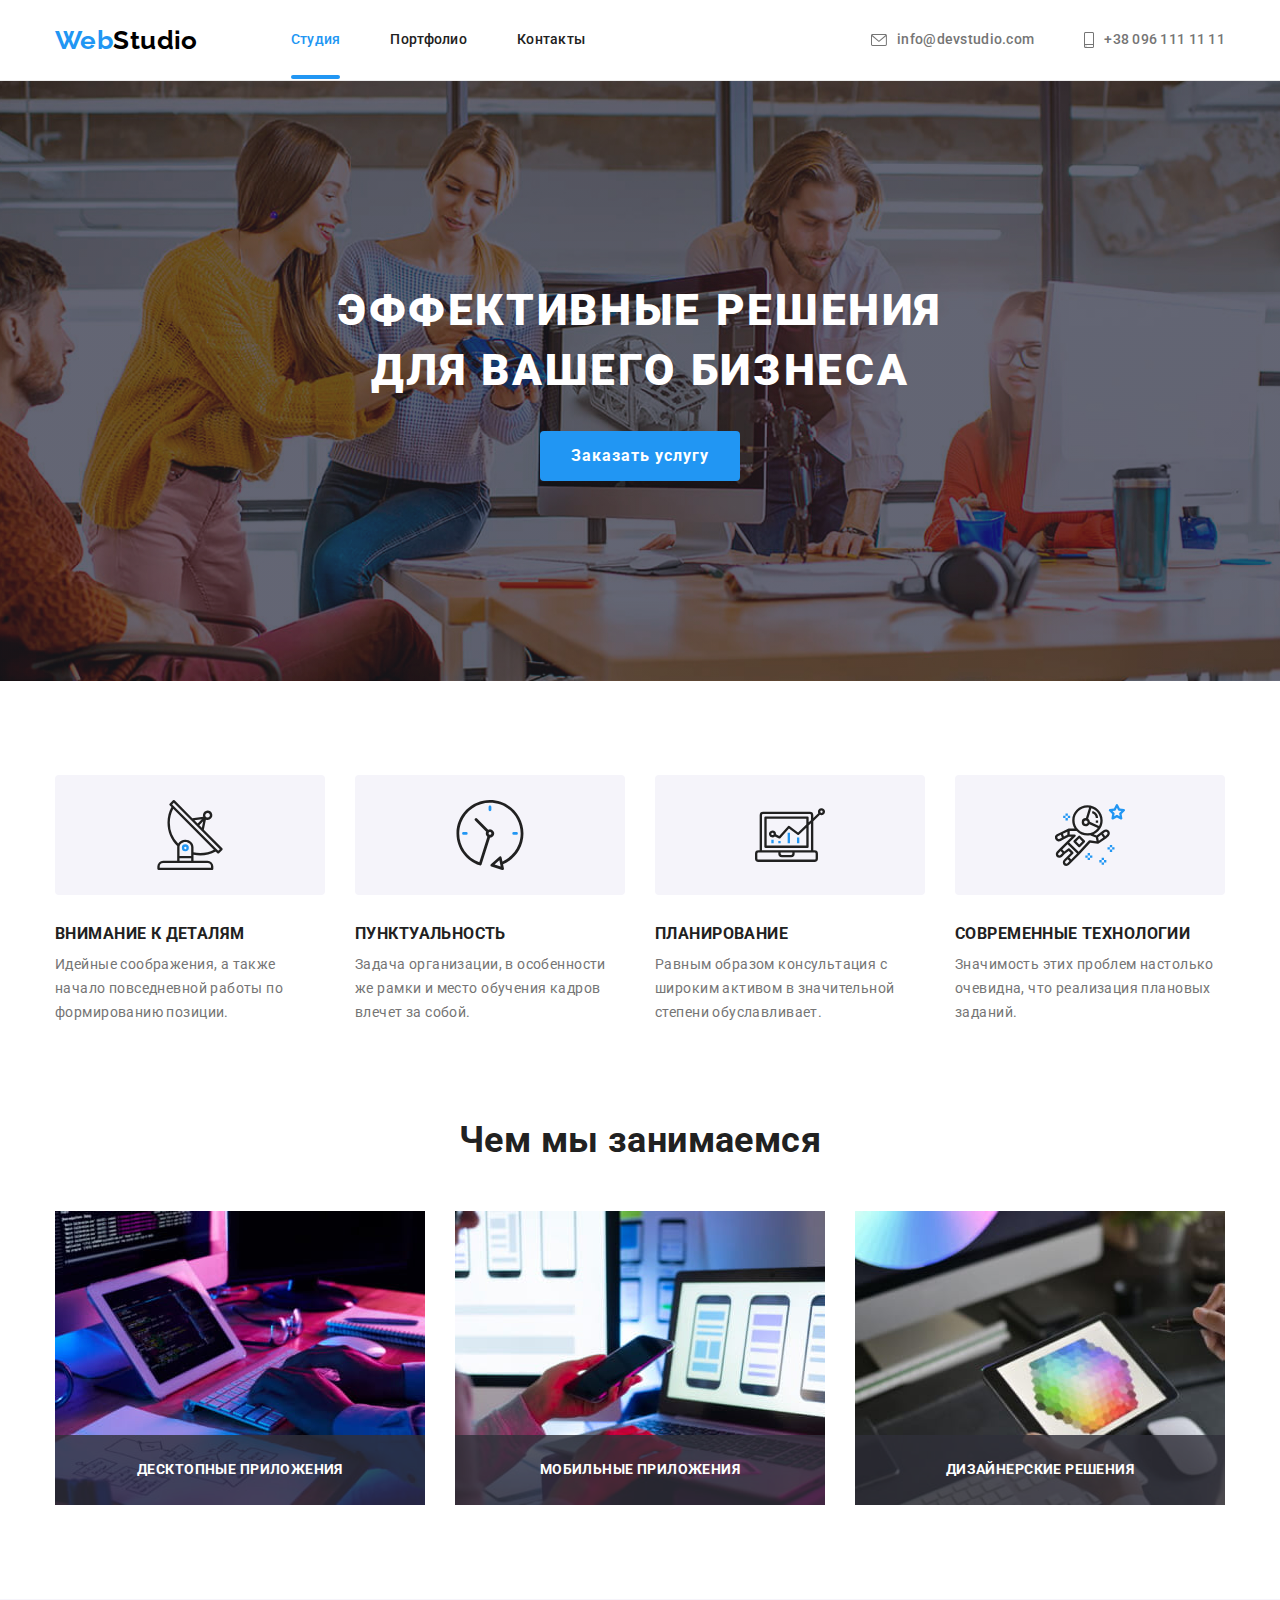
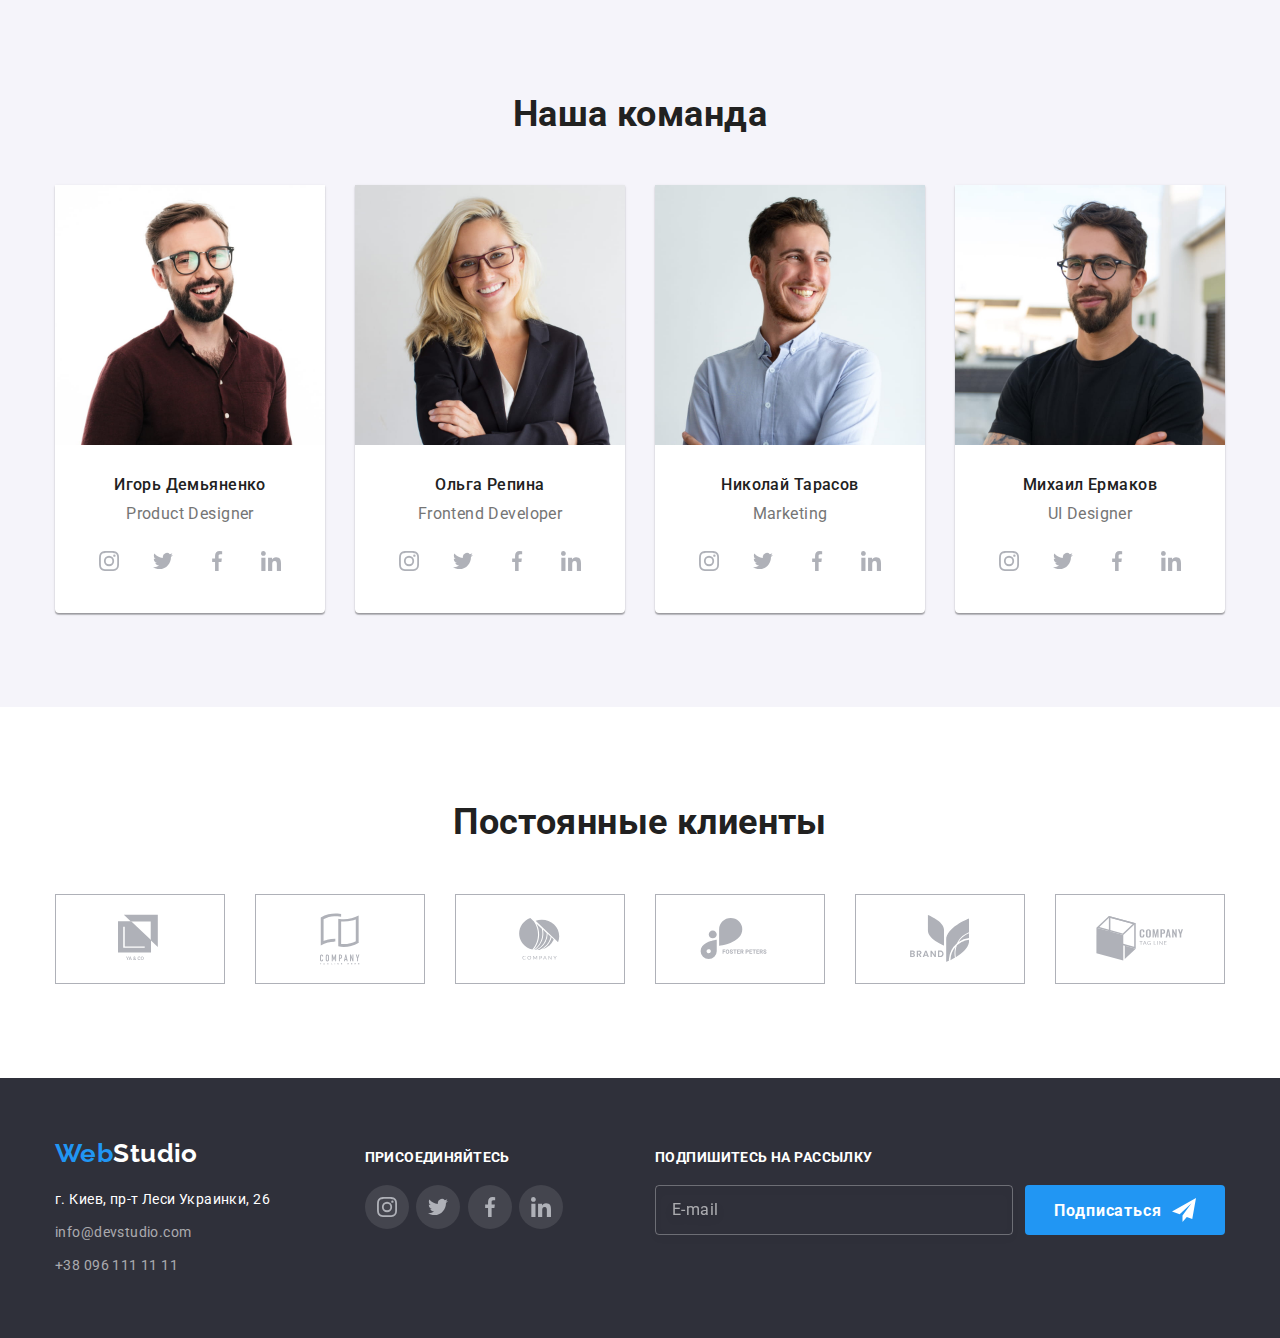
==== commit 8a4576c4: "BME+SASS+local-fonts" ====
--- a/index.html
+++ b/index.html
@@ -7,9 +7,9 @@
     <title>WebStudio</title>
     <link rel="stylesheet" href="https://cdnjs.cloudflare.com/ajax/libs/modern-normalize/1.0.0/modern-normalize.min.css">
     <link rel="preconnect" href="https://fonts.gstatic.com">
-    <link href="https://fonts.googleapis.com/css2?family=Raleway:wght@700&family=Roboto:wght@400;500;700;900&display=swap"
-        rel="stylesheet">
-    <link rel="stylesheet" href="./css/styles.css">   
+    <link href="https://fonts.googleapis.com/css2?family=Raleway:wght@700&family=Roboto:wght@400;500;700&display=swap"
+      rel="stylesheet">
+    <link rel="stylesheet" href="./css/main.min.css">   
 </head>
 <body>
     <!--Навигация--> 
@@ -142,7 +142,7 @@
       </section>
   
       <!--Чем мы занимаемся-->
-      <section class="section activities">
+      <section class="section activities ">
         <div class="container">
           <h2 class="section-title">Чем мы занимаемся</h2>
           <ul class="list activities__list grid">
@@ -360,7 +360,7 @@
     <footer class="page-footer">
       <div class="container page-footer__container">
         <div class="address">
-          <a class="logo page-footer__logo" href="./index.html">Web<span>Studio</span> </a>
+          <a class="logo page-footer__logo" href="./index.html"><span>Web</span>Studio</a>
           <address>
             <p class="address__item">г. Киев, пр-т Леси Украинки, 26</p>
             <ul class="list address__list">
--- a/css/main.min.css
+++ b/css/main.min.css
@@ -0,0 +1,5 @@
+:root{--primary-text-color: #757575;--title-text-color: #212121;--accent-color: #2196f3;--dark-bg-text-color: #ffffff;--accent-button-color: #188ce8;--dark-bg-color: #2f303a;--hero-bg: #e5e5e5;--team-bg-color: #f5f4fa;--border-header: #ececec;--border-examples: #eeeeee;--icon-bg: #44454e;--icon-color: #afb1b8;--box-shadow: 0px 1px 3px rgba(0, 0, 0, 0.12), 0px 1px 1px rgba(0, 0, 0, 0.14),
+    0px 2px 1px rgba(0, 0, 0, 0.2);--box-shadow-btn: 0px 3px 1px rgba(0, 0, 0, 0.1),
+    0px 1px 2px rgba(0, 0, 0, 0.08), 0px 2px 2px rgba(0, 0, 0, 0.12);--box-shadow-examples: 0px 1px 1px rgba(0, 0, 0, 0.12),
+    0px 4px 4px rgba(0, 0, 0, 0.06), 1px 4px 6px rgba(0, 0, 0, 0.16);--animation: 250ms cubic-bezier(0.4, 0, 0.2, 1)}html{box-sizing:border-box}*,*::after,*::before{box-sizing:inherit}body{font-family:"Roboto", sans-serif;font-weight:400;font-size:14px;line-height:1.71;letter-spacing:0.03em;color:var(--primary-text-color)}h1,h2,h3,h4,h5,h6,p{margin:0}img{display:block;max-width:100%;height:auto}address{font-style:normal}.visually-hidden{position:absolute !important;clip:rect(1px 1px 1px 1px);clip:rect(1px, 1px, 1px, 1px);padding:0 !important;border:0 !important;height:1px !important;width:1px !important;overflow:hidden}.list{list-style:none;padding-left:0;margin:0}.link{text-decoration:none}.link:hover,.link:focus{color:var(--accent-color)}.flexbox{display:flex;align-items:center}.container{width:1200px;margin-left:auto;margin-right:auto;padding-left:15px;padding-right:15px}.grid{display:flex;flex-wrap:wrap;margin-left:calc(var(--space-between) * (-1));margin-top:calc(var(--space-between) * (-1))}.grid__item{width:calc( (100% - var(--grid-item-count) * var(--space-between)) / var(--grid-item-count));margin-left:var(--space-between);margin-top:var(--space-between)}.page-header__logo{margin-right:93px}.page-header{border-bottom:1px solid var(--border-header)}.page-header__container{justify-content:space-between}.logo{font-family:"Raleway", sans-serif;font-weight:700;font-size:26px;line-height:1.19;color:#000000;text-decoration:none}.logo>span{color:var(--accent-color)}.current{position:relative;color:var(--accent-color)}.current::after{content:"";position:absolute;width:100%;height:4px;left:0;bottom:0;background-color:var(--accent-color);border-radius:2px}.menu{font-weight:500;line-height:1.14;letter-spacing:0.02em}.menu__item:not(:last-child){margin-right:50px}.menu__link{color:var(--title-text-color);transition:color var(--animation);padding-top:32px;padding-bottom:32px}.menu__link:hover,.menu__link:focus{color:var(--accent-color)}.menu__link.current{color:var(--accent-color)}.contacts{font-weight:500;line-height:1.14;letter-spacing:0.02em}.contacts__item:not(:last-child){margin-right:50px}.contacts__link{padding-top:32px;padding-bottom:32px;color:var(--primary-text-color);transition:color var(--animation)}.contacts__link:hover>.contacts__icon,.contacts__link:focus>.contacts__icon{fill:var(--accent-color)}.contacts__icon{margin-right:10px;fill:var(--primary-text-color);transition:fill var(--animation)}.main-button{cursor:pointer;font-family:inherit;font-weight:700;font-size:16px;line-height:1.87;letter-spacing:0.06em;color:var(--dark-bg-text-color);background-color:var(--accent-color);min-width:200px;height:50px;border:transparent;border-radius:4px;transition:background-color var(--animation)}.main-button:hover,.main-button:focus{background-color:var(--accent-button-color)}.backdrop{position:fixed;top:0;left:0;width:100vw;height:100vh;background-color:rgba(0,0,0,0.2);opacity:1;visibility:visible;transition:opacity var(--animation),visibility var(--animation)}.backdrop.is-hidden{opacity:0;visibility:hidden;pointer-events:none}.backdrop.is-hidden .modal{transform:translate(-50%, -50%) scale(0.7)}.modal{min-width:528px;min-height:581px;background-color:var(--dark-bg-text-color);position:absolute;top:50%;left:50%;transform:translate(-50%, -50%) scale(1);transition:transform var(--animation);padding:40px;z-index:50;box-shadow:var(--box-shadow);border-radius:4px}.modal__button-close{cursor:pointer;position:absolute;display:flex;top:8px;right:8px;width:30px;height:30px;border-radius:50%;border:1px solid rgba(0,0,0,0.1);justify-content:center;align-items:center;background-color:var(--dark-bg-text-color);fill:#000000}.modal__icon-close{fill:#000000;transition:fill var(--animation)}.modal__button-close:hover .modal__icon-close,.modal__button-close:focus .modal__icon-close{fill:var(--accent-color)}.modal__title{font-weight:700;font-size:20px;line-height:1.15;text-align:center;color:var(--title-text-color);margin-bottom:12px}.form__field{position:relative;margin-bottom:10px}.form__field-label{cursor:pointer;display:block;font-size:12px;line-height:1.17;letter-spacing:0.01em;margin-bottom:4px}.form__field-input{cursor:pointer;display:block;height:40px;width:100%;padding:0 42px;border:1px solid rgba(33,33,33,0.2);border-radius:4px;resize:none;transition:border var(--animation)}.form__field-icon{position:absolute;bottom:11px;left:12px;fill:var(--title-text-color);transition:fill var(--animation)}.form__field-input--resize{height:120px;padding:12px 16px;margin-bottom:20px}.form__field-input::placeholder{font-weight:400;font-size:14px;line-height:1.14;letter-spacing:0.01em;color:rgba(117,117,117,0.5)}.form__field-input:not(:placeholder-shown){font-size:14px;line-height:1.14;letter-spacing:0.01em}.form__field-input:hover,.form__field-input:focus{border-color:var(--accent-color)}.form__field .form__field-input:hover+.form__field-icon,.form__field .form__field-input:focus+.form__field-icon{fill:var(--accent-color);border-color:var(--accent-color)}.form__field:focus-within .form__field-input{border:1px solid var(--accent-color);outline:none}.form__field:focus-within .form__field-icon{fill:var(--accent-color)}.agreement{position:relative;margin-bottom:30px}.agreement__checkbox{position:absolute;top:0;left:0;appearance:none;cursor:pointer}.agreement__label{display:flex;align-items:center;justify-content:center}.agreement__icon{border:2px solid var(--title-text-color);border-radius:2px;fill:var(--dark-bg-text-color);transition:fill var(--animation),border var(--animation);margin-right:7px;cursor:pointer}.agreement__checkbox:focus+.agreement__icon{border:2px solid var(--accent-color)}.agreement__checkbox:checked+.agreement__icon{background-color:var(--accent-color);border:2px solid var(--accent-color)}.agreement__conditions{color:var(--accent-color)}.form__button{display:block;margin-left:auto;margin-right:auto;box-shadow:0px 4px 4px rgba(0,0,0,0.15)}.form__button:active{background:var(--accent-button-color);box-shadow:0px 4px 4px rgba(0,0,0,0.15);outline:none}.hero{background-color:var(--dark-bg-color);background-image:linear-gradient(to right, rgba(47,48,58,0.4), rgba(47,48,58,0.4)),url(../images/hero/img.jpg);background-repeat:no-repeat;background-position:center;background-size:cover;max-width:1600px;margin-left:auto;margin-right:auto;color:var(--dark-bg-text-color);text-align:center;padding-bottom:200px;padding-top:200px}.hero__title{font-weight:900;font-size:44px;line-height:1.36;text-align:center;letter-spacing:0.06em;text-transform:uppercase;color:var(--dark-bg-text-color);width:55%;margin-right:auto;margin-left:auto;margin-bottom:30px}.section-title{font-weight:700;font-size:36px;line-height:1.17;text-align:center;color:var(--title-text-color);margin-bottom:50px}.section{padding-top:94px;padding-bottom:94px}.feature__list{--grid-item-count: 4;--space-between: 30px}.feature__icon-box{background-color:var(--team-bg-color);border-radius:4px;margin-bottom:30px;width:270px;height:120px;display:flex;justify-content:center;align-items:center}.feature__item-title{font-weight:700;line-height:1.14;text-transform:uppercase;color:var(--title-text-color);margin-bottom:10px}.activities__list{--grid-item-count: 3;--space-between: 30px}.activities{padding-top:0}.activities__item{position:relative}.activities__label{position:absolute;bottom:0;width:100%;height:70px;padding:27px 0;font-weight:700;line-height:1.14;text-align:center;text-transform:uppercase;color:var(--dark-bg-text-color);background-color:rgba(47,48,58,0.8)}.team{background-color:var(--team-bg-color)}.team__list{--grid-item-count: 4;--space-between: 30px}.team__item{box-shadow:var(--box-shadow);border-radius:0px 0px 4px 4px;background-color:var(--dark-bg-text-color)}.member__card{padding:30px 32px;text-align:center}.member__name{font-weight:500;font-size:16px;line-height:1.19;text-transform:none;margin-bottom:10px;color:var(--title-text-color)}.member__post{font-size:16px;line-height:1.19;text-align:center;margin-bottom:16px}.social-list{--grid-item-count: 4;--space-between: 10px}.social-list__link{display:flex;justify-content:center;align-items:center;width:44px;height:44px;border-radius:50%;background-color:rgba(255,255,255,0.1);transition:background-color var(--animation)}.social-list__link:hover,.social-list__link:focus{background-color:var(--accent-color)}.social-list__link:hover>.social-list__icon,.social-list__link:focus>.social-list__icon{fill:var(--dark-bg-text-color)}.social-list__icon{fill:var(--icon-color);transition:fill var(--animation)}.customers{--grid-item-count: 6;--space-between: 30px}.customers__link{display:flex;align-items:center;justify-content:center;height:90px;border:1px solid #afb1b8;transition:border var(--animation)}.customers__icon{fill:var(--icon-color);transition:fill var(--animation)}.customers__link:hover,.customers__link:focus{border:1px solid var(--accent-color)}.customers__link:hover .customers__icon,.customers__link:focus .customers__icon{fill:var(--accent-color)}.filter{display:flex;justify-content:center;margin-bottom:50px}.filter__item:not(:first-child){margin-left:8px}.filter__button{font-family:inherit;padding:6px 22px;font-weight:500;font-size:16px;line-height:1.62;text-align:center;letter-spacing:0.03em;color:var(--title-text-color);background-color:var(--team-bg-color);border:1px solid transparent;border-radius:4px;transition:color var(--animation),background-color var(--animation),box-shadow var(--animation)}.filter__button:hover,.filter__button:focus{cursor:pointer;background-color:var(--accent-color);color:var(--dark-bg-text-color);box-shadow:var(--box-shadow-btn)}.example{--grid-item-count: 3;--space-between: 30px}.example__description{position:relative;overflow:hidden}.overlay{position:absolute;top:0;left:0;padding:63px 24px;width:100%;height:100%;font-size:18px;line-height:1.56;color:var(--dark-bg-text-color);background-color:rgba(33,150,243,0.9);transform:translateY(100%);transition:transform var(--animation)}.example__info{padding:20px 24px;border:1px solid var(--border-examples);border-top:none}.example__title{font-weight:700;font-size:18px;line-height:2;letter-spacing:0.06em;color:var(--title-text-color);margin-bottom:4px}.example__type{font-size:16px;line-height:1.87;margin-bottom:0;color:var(--primary-text-color)}.example__link{display:inline-block;transition:box-shadow var(--animation)}.example__link:hover,.example__link:focus{box-shadow:var(--box-shadow-examples)}.example__link:hover .overlay,.example__link:focus .overlay{transform:translateY(0)}.page-footer{background-color:var(--dark-bg-color);color:var(--dark-bg-text-color);padding:60px 0}.page-footer__container{display:flex;align-items:baseline;justify-content:space-between}.page-footer__logo{color:var(--dark-bg-text-color);display:flex;margin-bottom:20px}.page-footer__social-list{width:206px}.address{width:calc((50%-45px) / 2)}.address__item{margin-bottom:9px}.mail-phone-footer{color:rgba(255,255,255,0.6);transition:color var(--animation)}.public{width:calc((50%-45px) / 2)}.public__title{color:var(--dark-bg-text-color);text-transform:uppercase;font-size:14px;font-weight:700;line-height:1.14;letter-spacing:0.03em;margin-bottom:20px;padding-top:12px}.subscription{width:calc((100% - 30px) / 2)}.subscription__title{color:var(--dark-bg-text-color);text-transform:uppercase;font-size:14px;font-weight:700;line-height:1.14;letter-spacing:0.03em;margin-bottom:20px;padding-top:12px}.subscription__form{display:flex;flex-wrap:nowrap}.subscription__icon{fill:var(--dark-bg-text-color);margin-left:10px}.subscription__button{display:flex;align-items:center;justify-content:center;margin-left:12px}.subscription__input{flex-grow:2;background-color:transparent;border:1px solid rgba(255,255,255,0.3);transition:border var(--animation);filter:drop-shadow(0px 4px 4px rgba(0,0,0,0.15));border-radius:4px;padding-left:16px;color:var(--dark-bg-text-color)}.subscription__input::placeholder{font-size:16px;line-height:1.25;letter-spacing:0.03em;color:rgba(255,255,255,0.6)}.subscription__input:not(:placeholder-shown){font-size:16px;line-height:1.25;letter-spacing:0.03em}.subscription__form>.subscription__input:hover,.subscription__form>.subscription__input:focus{border:1px solid var(--accent-color)}
+/*# sourceMappingURL=styles.min.css.map */